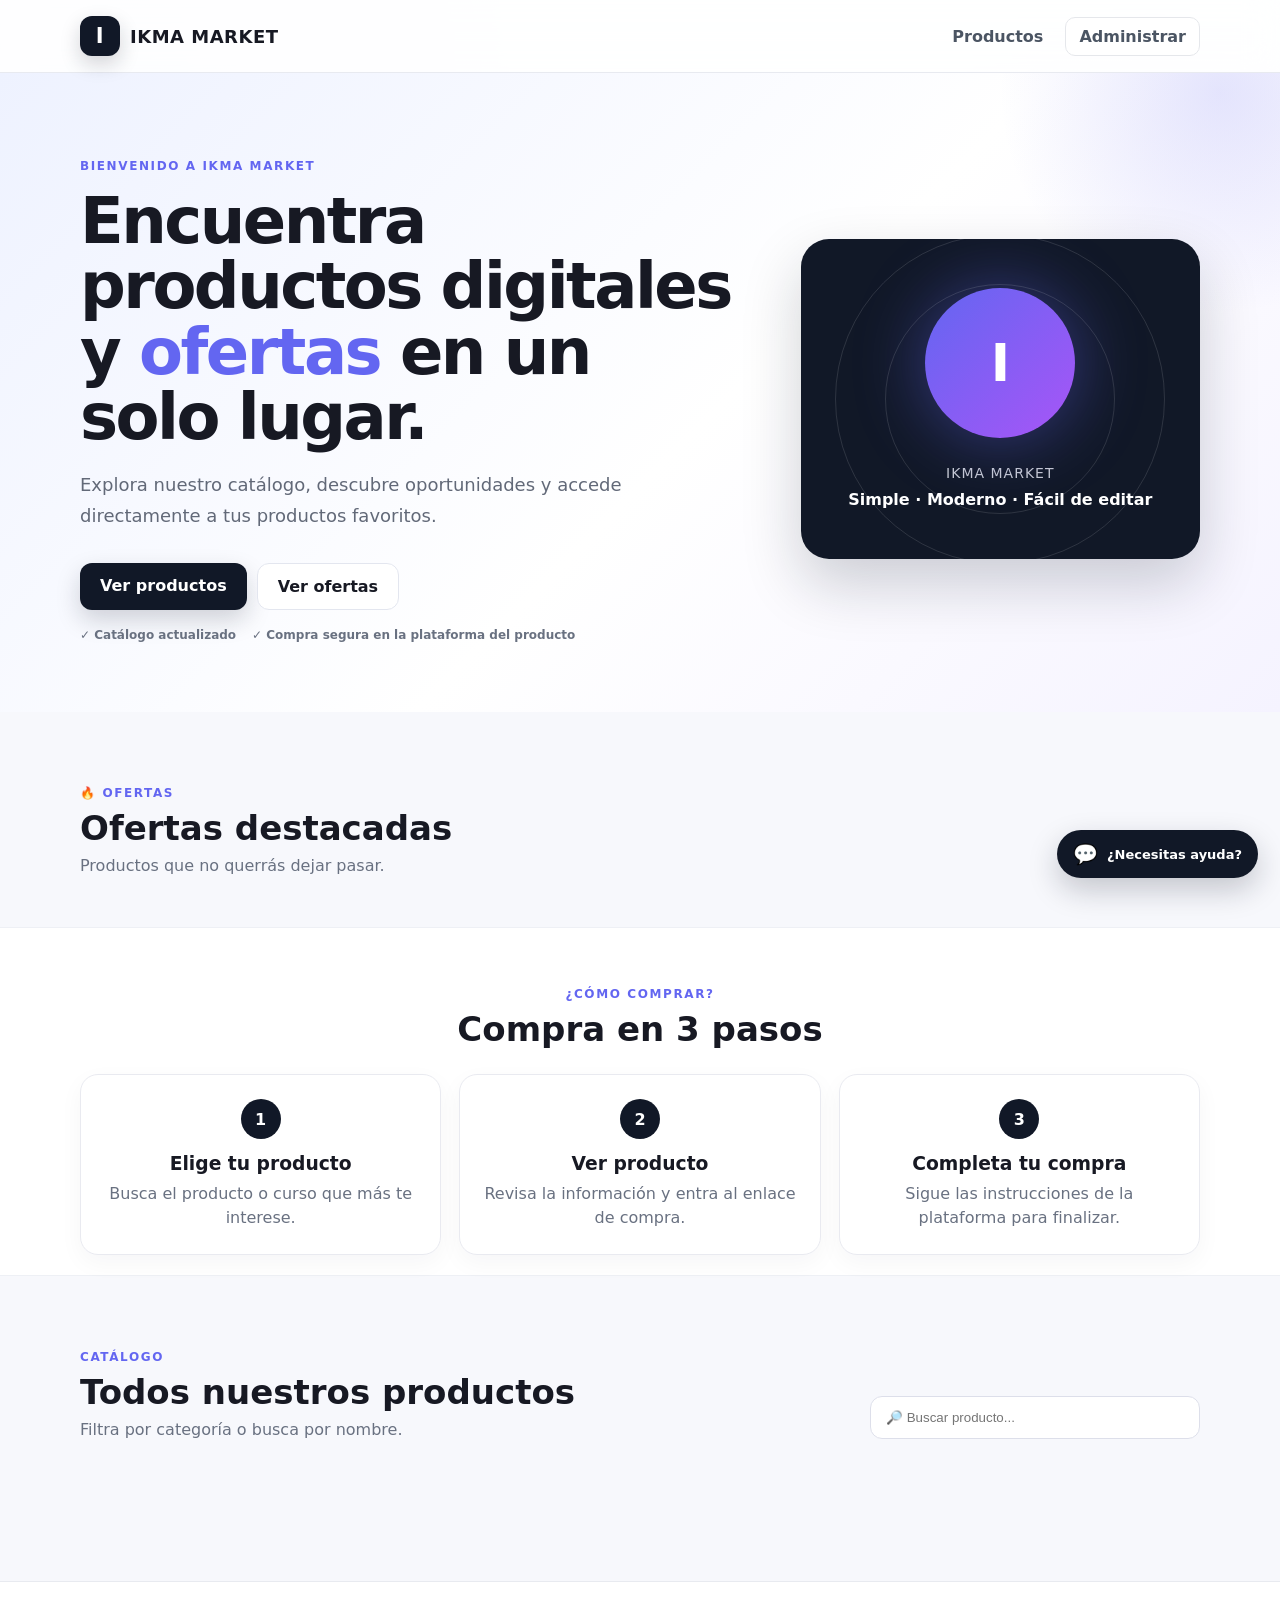
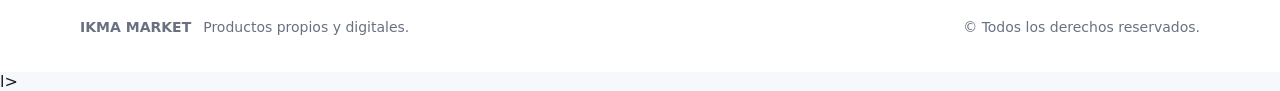
==== index.html @ 122ae028 "Corregir render duplicado del catálogo y usar un solo diseño de tarjetas" ====
<!doctype html><html lang="es"><head><meta charset="utf-8"><meta name="viewport" content="width=device-width,initial-scale=1"><meta name="description" content="IKMA Market - productos digitales, productos propios y ofertas."><meta name="theme-color" content="#111827"><title>IKMA Market | Productos y ofertas</title><link rel="stylesheet" href="styles.css?v=15"></head><body>
<header class="site-header"><div class="container nav"><a class="brand" href="#" aria-label="IKMA Market inicio"><span class="brand-mark">I</span><span>IKMA <b>MARKET</b></span></a><nav class="nav-actions"><a class="nav-link" href="#productos">Productos</a><a class="nav-link admin-link" href="admin.html">Administrar</a></nav></div></header>
<main><section class="hero"><div class="container hero-grid"><div class="hero-copy reveal"><span class="eyebrow">BIENVENIDO A IKMA MARKET</span><h1>Encuentra productos digitales y <span>ofertas</span> en un solo lugar.</h1><p>Explora nuestro catálogo, descubre oportunidades y accede directamente a tus productos favoritos.</p><div class="hero-actions"><a class="btn btn-primary" href="#productos">Ver productos</a><a class="btn btn-ghost" href="#ofertas">Ver ofertas</a></div><div class="hero-points"><span>✓ Catálogo actualizado</span><span>✓ Compra segura en la plataforma del producto</span></div></div><div class="hero-card reveal delay-1"><div class="hero-orb"><span>I</span></div><p>IKMA MARKET</p><strong>Simple · Moderno · Fácil de editar</strong><div class="orb-ring ring-1"></div><div class="orb-ring ring-2"></div></div></div></section>
<section id="ofertas" class="catalog container offers-section"><div class="section-head"><div><span class="eyebrow">🔥 OFERTAS</span><h2>Ofertas destacadas</h2><p class="section-subtitle">Productos que no querrás dejar pasar.</p></div></div><div id="offers" class="product-grid"></div><div id="noOffers" class="empty hidden">Pronto tendremos nuevas ofertas.</div></section>
<section class="howto"><div class="container"><div class="howto-head"><span class="eyebrow">¿CÓMO COMPRAR?</span><h2>Compra en 3 pasos</h2></div><div class="steps"><div class="step reveal"><span>1</span><h3>Elige tu producto</h3><p>Busca el producto o curso que más te interese.</p></div><div class="step reveal delay-1"><span>2</span><h3>Ver producto</h3><p>Revisa la información y entra al enlace de compra.</p></div><div class="step reveal delay-2"><span>3</span><h3>Completa tu compra</h3><p>Sigue las instrucciones de la plataforma para finalizar.</p></div></div></div></section>
<section id="productos" class="catalog container"><div class="section-head catalog-head"><div><span class="eyebrow">CATÁLOGO</span><h2>Todos nuestros productos</h2><p class="section-subtitle">Filtra por categoría o busca por nombre.</p></div><div class="search-wrap"><input id="search" class="search" type="search" placeholder="🔎 Buscar producto..." autocomplete="off"><button id="clearSearch" class="clear-search" type="button" aria-label="Limpiar búsqueda" hidden>×</button></div></div><div id="categories" class="filters"></div><div id="catalogStatus" class="catalog-status" hidden></div><div id="products" class="product-grid"></div><div id="empty" class="empty hidden">No encontramos productos con esa búsqueda.</div></section></main>
<a class="whatsapp-float" href="https://wa.me/51983484372?text=Hola%20IKMA%20Market%2C%20quisiera%20informaci%C3%B3n%20sobre%20un%20producto." target="_blank" rel="noopener noreferrer" aria-label="Contactar por WhatsApp"><span>💬</span><b>¿Necesitas ayuda?</b></a><button id="backTop" class="back-top" type="button" aria-label="Volver arriba">↑</button>
<footer><div class="container footer-inner"><div><strong>IKMA MARKET</strong><span>Productos propios y digitales.</span></div><span>© <span id="year"></span> Todos los derechos reservados.</span></div></footer>
<script src="supabase-config.js?v=6"></script><script src="script.js?v=18"></script>
<script src="supabase-config.js?v=6"></script><script src="script.js?v=19"></script>l>
---- styles.css ----
*{box-sizing:border-box}html{scroll-behavior:smooth}body{margin:0;font-family:Inter,system-ui,-apple-system,BlinkMacSystemFont,"Segoe UI",sans-serif;background:#f7f8fc;color:#171923}body:before{content:"";position:fixed;inset:0;pointer-events:none;background:radial-gradient(circle at 10% 10%,rgba(99,102,241,.06),transparent 28%),radial-gradient(circle at 90% 40%,rgba(168,85,247,.05),transparent 28%);z-index:-1}a{text-decoration:none;color:inherit}.container{width:min(1120px,92%);margin:auto}.site-header{position:sticky;top:0;z-index:50;background:rgba(255,255,255,.88);backdrop-filter:blur(16px);border-bottom:1px solid #e8eaf0}.nav{height:72px;display:flex;align-items:center;justify-content:space-between}.brand{display:flex;align-items:center;gap:10px;font-size:18px;letter-spacing:.5px;font-weight:700}.brand b{font-weight:900}.brand-mark{position:relative;width:40px;height:40px;border-radius:12px;display:grid;place-items:center;background:#111827;color:#fff;font-weight:900;font-size:21px;overflow:hidden;box-shadow:0 8px 20px rgba(17,24,39,.18)}.brand-mark:after{content:"";position:absolute;inset:-60%;background:linear-gradient(110deg,transparent 35%,rgba(255,255,255,.35),transparent 65%);transform:translateX(-55%) rotate(12deg);animation:shine 4.5s ease-in-out infinite}.nav-actions{display:flex;gap:22px;align-items:center}.nav-link{font-weight:750;color:#4b5563;transition:.2s}.nav-link:hover{color:#6366f1}.admin-link{padding:9px 13px;border:1px solid #e5e7eb;border-radius:10px;background:#fff}.hero{position:relative;overflow:hidden;padding:82px 0 70px;background:linear-gradient(135deg,#eef2ff,#fff 55%,#f5f3ff)}.hero:after{content:"";position:absolute;width:480px;height:480px;border-radius:50%;right:-180px;top:-220px;background:radial-gradient(circle,rgba(99,102,241,.16),transparent 65%)}.hero-grid{position:relative;z-index:1;display:grid;grid-template-columns:1.25fr .75fr;gap:55px;align-items:center}.eyebrow{font-size:12px;letter-spacing:1.6px;font-weight:850;color:#6366f1}.hero h1{font-size:clamp(38px,5vw,66px);line-height:1.02;margin:15px 0 20px;letter-spacing:-2.5px}.hero h1 span{color:#6366f1}.hero p{font-size:18px;line-height:1.7;color:#626978;max-width:650px}.hero-actions{display:flex;gap:10px;flex-wrap:wrap}.btn{display:inline-flex;padding:13px 20px;border-radius:12px;font-weight:800;margin-top:14px;transition:.2s}.btn-primary{background:#111827;color:#fff;box-shadow:0 10px 25px rgba(17,24,39,.18)}.btn-primary:hover,.btn-ghost:hover{transform:translateY(-2px)}.btn-ghost{background:#fff;border:1px solid #e3e6ef}.hero-points{display:flex;gap:16px;flex-wrap:wrap;margin-top:18px;color:#697181;font-size:12px;font-weight:700}.hero-card{position:relative;min-height:320px;border-radius:28px;background:#111827;color:white;display:flex;flex-direction:column;justify-content:center;align-items:center;overflow:hidden;box-shadow:0 25px 60px rgba(17,24,39,.2)}.hero-orb{position:relative;width:150px;height:150px;border-radius:50%;display:grid;place-items:center;background:linear-gradient(135deg,#6366f1,#a855f7);font-size:52px;font-weight:900;box-shadow:0 0 70px rgba(99,102,241,.45);animation:float 4s ease-in-out infinite}.hero-orb span{position:relative;z-index:2}.orb-ring{position:absolute;border:1px solid rgba(255,255,255,.12);border-radius:50%;animation:pulseRing 4s ease-out infinite}.ring-1{width:230px;height:230px}.ring-2{width:330px;height:330px;animation-delay:1.2s}.hero-card p{color:#c7cad3;margin:24px 0 4px;font-size:14px;letter-spacing:1px}.hero-card strong{font-size:16px}.catalog{padding:70px 0 90px}.offers-section{padding-bottom:28px}.section-subtitle{color:#697181;margin:8px 0 0}.offer-card{border:2px solid #fbbf24;position:relative}.offer-card:before{content:"OFERTA";position:absolute;top:12px;left:12px;z-index:4;background:#ef4444;color:#fff;padding:6px 9px;border-radius:8px;font-size:10px;font-weight:900;letter-spacing:.8px}.section-head{display:flex;align-items:end;justify-content:space-between;gap:20px;margin-bottom:24px}.section-head h2{font-size:34px;margin:7px 0 0}.search-wrap{position:relative;width:min(330px,100%)}.search{width:100%;padding:13px 40px 13px 15px;border:1px solid #dddfea;border-radius:12px;background:white;outline:none;transition:.2s}.search:focus{border-color:#6366f1;box-shadow:0 0 0 4px rgba(99,102,241,.08)}.clear-search{position:absolute;right:7px;top:50%;transform:translateY(-50%);border:0;background:#eef0f5;width:27px;height:27px;border-radius:50%;font-size:20px;line-height:20px;cursor:pointer;color:#555}.filters{display:flex;gap:9px;flex-wrap:wrap;margin-bottom:28px}.filter{border:1px solid #dfe2ea;background:white;padding:9px 14px;border-radius:999px;cursor:pointer;font-weight:700;color:#555d6d;transition:.2s}.filter:hover{border-color:#a5b4fc;transform:translateY(-1px)}.filter.active{background:#111827;color:#fff;border-color:#111827}.product-grid{display:grid;grid-template-columns:repeat(3,1fr);gap:22px}.product{background:#fff;border:1px solid #e7e9ef;border-radius:16px;overflow:hidden;box-shadow:0 5px 18px rgba(16,24,40,.055);transition:transform .22s,box-shadow .22s;display:flex;flex-direction:column;min-height:0;animation:cardIn .4s ease both}.product:hover{transform:translateY(-4px);box-shadow:0 14px 30px rgba(16,24,40,.11)}.product-media{height:180px;min-height:180px;width:100%;background:#f5f6f8;display:grid;place-items:center;overflow:hidden}.product-media img{width:100%;height:100%;display:block;object-fit:contain;padding:12px;transition:transform .35s}.product:hover .product-media img{transform:scale(1.035)}.product-placeholder{color:#111827;font-size:30px;font-weight:900}.product-body{padding:14px 15px 15px;background:#fff;display:flex;flex-direction:column;min-width:0;border-top:1px solid #eef0f5;min-height:170px}.badge{display:inline-block;width:max-content;max-width:100%;font-size:10px;font-weight:900;letter-spacing:1px;color:#2563eb;background:#eff6ff;padding:6px 9px;border-radius:7px;white-space:nowrap;overflow:hidden;text-overflow:ellipsis}.product h3{margin:9px 0 6px;font-size:17px;line-height:1.3;color:#111827;overflow-wrap:anywhere;display:-webkit-box;-webkit-line-clamp:2;-webkit-box-orient:vertical;overflow:hidden}.product p{color:#697181;line-height:1.45;font-size:13px;margin:0;display:-webkit-box;-webkit-line-clamp:2;-webkit-box-orient:vertical;overflow:hidden;overflow-wrap:anywhere}.product-bottom{display:flex;flex-direction:row;align-items:center;justify-content:space-between;gap:10px;margin-top:auto;padding-top:12px}.price-line{display:flex;align-items:center;gap:8px;flex-wrap:wrap}.price{font-size:20px;font-weight:900;color:#ef4444;white-space:nowrap}.old-price{font-size:13px;color:#8b93a3;text-decoration:line-through}.discount{font-size:10px;font-weight:900;color:#fff;background:#ef4444;padding:5px 7px;border-radius:7px;white-space:nowrap}.buy{padding:10px 12px;border-radius:10px;background:#fbbf24;color:#111827;font-weight:900;text-align:center;white-space:nowrap;box-shadow:0 6px 14px rgba(251,191,36,.22);transition:.2s}.buy:hover{background:#f59e0b;transform:translateY(-1px)}.empty{text-align:center;padding:50px;color:#697181}.hidden{display:none}.howto{padding:55px 0 20px;background:#fff;border-top:1px solid #eef0f5;border-bottom:1px solid #eef0f5}.howto-head{text-align:center;margin-bottom:25px}.howto-head h2{font-size:34px;margin:7px 0}.steps{display:grid;grid-template-columns:repeat(3,1fr);gap:18px}.step{background:#fff;border:1px solid #e9eaf0;border-radius:18px;padding:24px;text-align:center;box-shadow:0 8px 25px rgba(16,24,40,.04);transition:.2s}.step:hover{transform:translateY(-4px)}.step>span{display:grid;place-items:center;width:40px;height:40px;margin:0 auto 14px;border-radius:50%;background:#111827;color:#fff;font-weight:900}.step h3{margin:8px 0}.step p{margin:0;color:#697181;line-height:1.5}.whatsapp-float{position:fixed;right:22px;bottom:22px;z-index:45;display:flex;align-items:center;gap:9px;background:#111827;color:#fff;padding:12px 16px;border-radius:999px;box-shadow:0 12px 30px rgba(17,24,39,.22);font-size:13px;transition:.2s}.whatsapp-float:hover{transform:translateY(-3px)}.whatsapp-float span{font-size:20px}.back-top{position:fixed;right:22px;bottom:85px;z-index:44;width:42px;height:42px;border:1px solid #e1e4ec;background:#fff;border-radius:50%;font-size:20px;cursor:pointer;box-shadow:0 10px 25px rgba(16,24,40,.12);opacity:0;pointer-events:none;transform:translateY(10px);transition:.2s}.back-top.visible{opacity:1;pointer-events:auto;transform:none}footer{border-top:1px solid #e8eaf0;background:#fff}.footer-inner{min-height:90px;display:flex;align-items:center;justify-content:space-between;color:#697181;font-size:14px}.footer-inner div{display:flex;gap:12px;align-items:center}.reveal{animation:reveal .65s ease both}.delay-1{animation-delay:.12s}.delay-2{animation-delay:.24s}@keyframes shine{0%,55%{transform:translateX(-70%) rotate(12deg)}75%,100%{transform:translateX(70%) rotate(12deg)}}@keyframes float{0%,100%{transform:translateY(0)}50%{transform:translateY(-10px)}}@keyframes pulseRing{0%{transform:scale(.7);opacity:0}35%{opacity:1}100%{transform:scale(1.15);opacity:0}}@keyframes cardIn{from{opacity:0;transform:translateY(10px)}to{opacity:1;transform:none}}@keyframes reveal{from{opacity:0;transform:translateY(18px)}to{opacity:1;transform:none}}@media(max-width:900px){.product-grid{grid-template-columns:1fr 1fr}.product-media{height:175px;min-height:175px}}@media(max-width:800px){.hero-grid{grid-template-columns:1fr}.hero-card{display:none}.section-head{align-items:stretch;flex-direction:column}.search-wrap{width:100%}}@media(max-width:650px){body{overflow-x:hidden}.container{width:94%}.nav{height:62px}.brand{font-size:16px}.brand-mark{width:34px;height:34px}.nav-actions{gap:9px}.nav-link{font-size:13px}.hero{padding:45px 0 40px}.hero h1{font-size:38px;line-height:1.04;margin:12px 0 16px}.hero p{font-size:15px;line-height:1.55}.hero-actions{display:grid;grid-template-columns:1fr 1fr}.hero-actions .btn{justify-content:center}.hero-points{display:none}.catalog{padding:45px 0 55px}.section-head h2{font-size:28px}.section-subtitle{font-size:14px}.filters{gap:7px;overflow-x:auto;flex-wrap:nowrap;padding-bottom:5px;margin-bottom:22px}.filter{flex:0 0 auto;padding:8px 12px;font-size:13px}.product-grid{grid-template-columns:1fr;gap:16px}.product{display:flex;flex-direction:column;min-height:0;width:100%;border-radius:16px}.product-media{height:200px;min-height:200px}.product-img{height:200px;min-height:200px}.product-body{padding:15px;min-height:0}.product-img{height:190px;min-height:190px;width:100%;flex-shrink:0}.product-body{display:flex;padding:16px;border-left:0;border-top:1px solid #eef0f5}.product h3{font-size:19px}.product p{font-size:14px}.product-bottom{flex-direction:row;align-items:center;gap:12px}.buy{flex:1}.steps{grid-template-columns:1fr}.step{padding:20px}.whatsapp-float{right:14px;bottom:14px}.whatsapp-float b{display:none}.back-top{right:14px;bottom:68px}.footer-inner{padding:18px 0;display:flex;flex-direction:column;gap:8px;text-align:center}.footer-inner div{flex-direction:column;gap:4px}}@media(max-width:430px){.hero h1{font-size:34px}.hero-actions{grid-template-columns:1fr}.product-media{height:180px;min-height:180px}.product-body{padding:14px}.product-bottom{flex-direction:column;align-items:stretch}.buy{width:100%}.price{font-size:20px}}@media(prefers-reduced-motion:reduce){*,*:before,*:after{scroll-behavior:auto!important;animation-duration:.01ms!important;transition-duration:.01ms!important}}
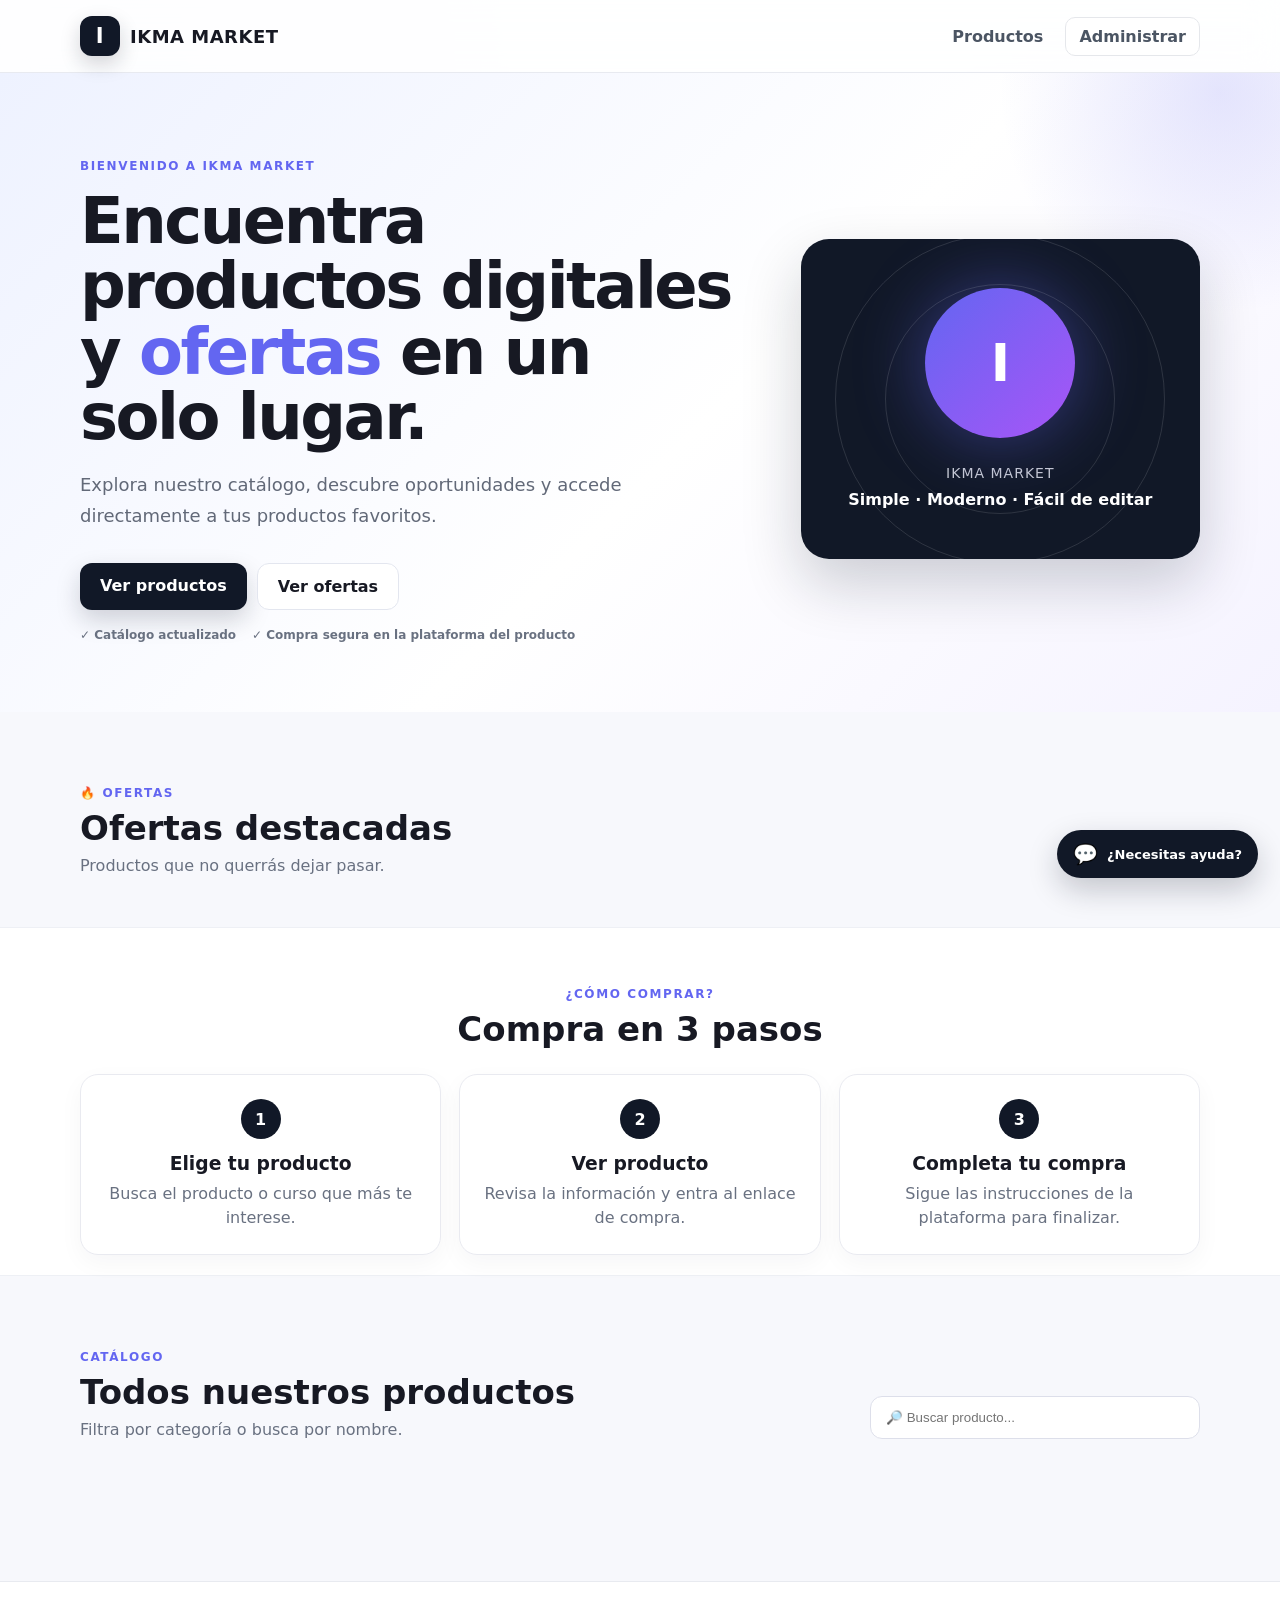
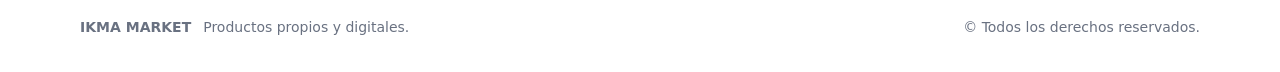
==== commit 3026f0f0: "Fix catálogo: eliminar scripts duplicados y HTML corrupto" ====
--- a/index.html
+++ b/index.html
@@ -1,4 +1,4 @@
-<!doctype html><html lang="es"><head><meta charset="utf-8"><meta name="viewport" content="width=device-width,initial-scale=1"><meta name="description" content="IKMA Market - productos digitales, productos propios y ofertas."><meta name="theme-color" content="#111827"><title>IKMA Market | Productos y ofertas</title><link rel="stylesheet" href="styles.css?v=15"></head><body>
+<!doctype html><html lang="es"><head><meta charset="utf-8"><meta name="viewport" content="width=device-width,initial-scale=1"><meta name="description" content="IKMA Market - productos digitales, productos propios y ofertas."><meta name="theme-color" content="#111827"><title>IKMA Market | Productos y ofertas</title><link rel="stylesheet" href="styles.css?v=16"></head><body>
 <header class="site-header"><div class="container nav"><a class="brand" href="#" aria-label="IKMA Market inicio"><span class="brand-mark">I</span><span>IKMA <b>MARKET</b></span></a><nav class="nav-actions"><a class="nav-link" href="#productos">Productos</a><a class="nav-link admin-link" href="admin.html">Administrar</a></nav></div></header>
 <main><section class="hero"><div class="container hero-grid"><div class="hero-copy reveal"><span class="eyebrow">BIENVENIDO A IKMA MARKET</span><h1>Encuentra productos digitales y <span>ofertas</span> en un solo lugar.</h1><p>Explora nuestro catálogo, descubre oportunidades y accede directamente a tus productos favoritos.</p><div class="hero-actions"><a class="btn btn-primary" href="#productos">Ver productos</a><a class="btn btn-ghost" href="#ofertas">Ver ofertas</a></div><div class="hero-points"><span>✓ Catálogo actualizado</span><span>✓ Compra segura en la plataforma del producto</span></div></div><div class="hero-card reveal delay-1"><div class="hero-orb"><span>I</span></div><p>IKMA MARKET</p><strong>Simple · Moderno · Fácil de editar</strong><div class="orb-ring ring-1"></div><div class="orb-ring ring-2"></div></div></div></section>
 <section id="ofertas" class="catalog container offers-section"><div class="section-head"><div><span class="eyebrow">🔥 OFERTAS</span><h2>Ofertas destacadas</h2><p class="section-subtitle">Productos que no querrás dejar pasar.</p></div></div><div id="offers" class="product-grid"></div><div id="noOffers" class="empty hidden">Pronto tendremos nuevas ofertas.</div></section>
@@ -6,5 +6,4 @@
 <section id="productos" class="catalog container"><div class="section-head catalog-head"><div><span class="eyebrow">CATÁLOGO</span><h2>Todos nuestros productos</h2><p class="section-subtitle">Filtra por categoría o busca por nombre.</p></div><div class="search-wrap"><input id="search" class="search" type="search" placeholder="🔎 Buscar producto..." autocomplete="off"><button id="clearSearch" class="clear-search" type="button" aria-label="Limpiar búsqueda" hidden>×</button></div></div><div id="categories" class="filters"></div><div id="catalogStatus" class="catalog-status" hidden></div><div id="products" class="product-grid"></div><div id="empty" class="empty hidden">No encontramos productos con esa búsqueda.</div></section></main>
 <a class="whatsapp-float" href="https://wa.me/51983484372?text=Hola%20IKMA%20Market%2C%20quisiera%20informaci%C3%B3n%20sobre%20un%20producto." target="_blank" rel="noopener noreferrer" aria-label="Contactar por WhatsApp"><span>💬</span><b>¿Necesitas ayuda?</b></a><button id="backTop" class="back-top" type="button" aria-label="Volver arriba">↑</button>
 <footer><div class="container footer-inner"><div><strong>IKMA MARKET</strong><span>Productos propios y digitales.</span></div><span>© <span id="year"></span> Todos los derechos reservados.</span></div></footer>
-<script src="supabase-config.js?v=6"></script><script src="script.js?v=18"></script>
-<script src="supabase-config.js?v=6"></script><script src="script.js?v=19"></script>l>+<script src="supabase-config.js?v=7"></script><script src="script.js?v=20"></script></body></html>
--- a/styles.css
+++ b/styles.css
@@ -1 +1 @@
-*{box-sizing:border-box}html{scroll-behavior:smooth}body{margin:0;font-family:Inter,system-ui,-apple-system,BlinkMacSystemFont,"Segoe UI",sans-serif;background:#f7f8fc;color:#171923}body:before{content:"";position:fixed;inset:0;pointer-events:none;background:radial-gradient(circle at 10% 10%,rgba(99,102,241,.06),transparent 28%),radial-gradient(circle at 90% 40%,rgba(168,85,247,.05),transparent 28%);z-index:-1}a{text-decoration:none;color:inherit}.container{width:min(1120px,92%);margin:auto}.site-header{position:sticky;top:0;z-index:50;background:rgba(255,255,255,.88);backdrop-filter:blur(16px);border-bottom:1px solid #e8eaf0}.nav{height:72px;display:flex;align-items:center;justify-content:space-between}.brand{display:flex;align-items:center;gap:10px;font-size:18px;letter-spacing:.5px;font-weight:700}.brand b{font-weight:900}.brand-mark{position:relative;width:40px;height:40px;border-radius:12px;display:grid;place-items:center;background:#111827;color:#fff;font-weight:900;font-size:21px;overflow:hidden;box-shadow:0 8px 20px rgba(17,24,39,.18)}.brand-mark:after{content:"";position:absolute;inset:-60%;background:linear-gradient(110deg,transparent 35%,rgba(255,255,255,.35),transparent 65%);transform:translateX(-55%) rotate(12deg);animation:shine 4.5s ease-in-out infinite}.nav-actions{display:flex;gap:22px;align-items:center}.nav-link{font-weight:750;color:#4b5563;transition:.2s}.nav-link:hover{color:#6366f1}.admin-link{padding:9px 13px;border:1px solid #e5e7eb;border-radius:10px;background:#fff}.hero{position:relative;overflow:hidden;padding:82px 0 70px;background:linear-gradient(135deg,#eef2ff,#fff 55%,#f5f3ff)}.hero:after{content:"";position:absolute;width:480px;height:480px;border-radius:50%;right:-180px;top:-220px;background:radial-gradient(circle,rgba(99,102,241,.16),transparent 65%)}.hero-grid{position:relative;z-index:1;display:grid;grid-template-columns:1.25fr .75fr;gap:55px;align-items:center}.eyebrow{font-size:12px;letter-spacing:1.6px;font-weight:850;color:#6366f1}.hero h1{font-size:clamp(38px,5vw,66px);line-height:1.02;margin:15px 0 20px;letter-spacing:-2.5px}.hero h1 span{color:#6366f1}.hero p{font-size:18px;line-height:1.7;color:#626978;max-width:650px}.hero-actions{display:flex;gap:10px;flex-wrap:wrap}.btn{display:inline-flex;padding:13px 20px;border-radius:12px;font-weight:800;margin-top:14px;transition:.2s}.btn-primary{background:#111827;color:#fff;box-shadow:0 10px 25px rgba(17,24,39,.18)}.btn-primary:hover,.btn-ghost:hover{transform:translateY(-2px)}.btn-ghost{background:#fff;border:1px solid #e3e6ef}.hero-points{display:flex;gap:16px;flex-wrap:wrap;margin-top:18px;color:#697181;font-size:12px;font-weight:700}.hero-card{position:relative;min-height:320px;border-radius:28px;background:#111827;color:white;display:flex;flex-direction:column;justify-content:center;align-items:center;overflow:hidden;box-shadow:0 25px 60px rgba(17,24,39,.2)}.hero-orb{position:relative;width:150px;height:150px;border-radius:50%;display:grid;place-items:center;background:linear-gradient(135deg,#6366f1,#a855f7);font-size:52px;font-weight:900;box-shadow:0 0 70px rgba(99,102,241,.45);animation:float 4s ease-in-out infinite}.hero-orb span{position:relative;z-index:2}.orb-ring{position:absolute;border:1px solid rgba(255,255,255,.12);border-radius:50%;animation:pulseRing 4s ease-out infinite}.ring-1{width:230px;height:230px}.ring-2{width:330px;height:330px;animation-delay:1.2s}.hero-card p{color:#c7cad3;margin:24px 0 4px;font-size:14px;letter-spacing:1px}.hero-card strong{font-size:16px}.catalog{padding:70px 0 90px}.offers-section{padding-bottom:28px}.section-subtitle{color:#697181;margin:8px 0 0}.offer-card{border:2px solid #fbbf24;position:relative}.offer-card:before{content:"OFERTA";position:absolute;top:12px;left:12px;z-index:4;background:#ef4444;color:#fff;padding:6px 9px;border-radius:8px;font-size:10px;font-weight:900;letter-spacing:.8px}.section-head{display:flex;align-items:end;justify-content:space-between;gap:20px;margin-bottom:24px}.section-head h2{font-size:34px;margin:7px 0 0}.search-wrap{position:relative;width:min(330px,100%)}.search{width:100%;padding:13px 40px 13px 15px;border:1px solid #dddfea;border-radius:12px;background:white;outline:none;transition:.2s}.search:focus{border-color:#6366f1;box-shadow:0 0 0 4px rgba(99,102,241,.08)}.clear-search{position:absolute;right:7px;top:50%;transform:translateY(-50%);border:0;background:#eef0f5;width:27px;height:27px;border-radius:50%;font-size:20px;line-height:20px;cursor:pointer;color:#555}.filters{display:flex;gap:9px;flex-wrap:wrap;margin-bottom:28px}.filter{border:1px solid #dfe2ea;background:white;padding:9px 14px;border-radius:999px;cursor:pointer;font-weight:700;color:#555d6d;transition:.2s}.filter:hover{border-color:#a5b4fc;transform:translateY(-1px)}.filter.active{background:#111827;color:#fff;border-color:#111827}.product-grid{display:grid;grid-template-columns:repeat(3,1fr);gap:22px}.product{background:#fff;border:1px solid #e7e9ef;border-radius:16px;overflow:hidden;box-shadow:0 5px 18px rgba(16,24,40,.055);transition:transform .22s,box-shadow .22s;display:flex;flex-direction:column;min-height:0;animation:cardIn .4s ease both}.product:hover{transform:translateY(-4px);box-shadow:0 14px 30px rgba(16,24,40,.11)}.product-media{height:180px;min-height:180px;width:100%;background:#f5f6f8;display:grid;place-items:center;overflow:hidden}.product-media img{width:100%;height:100%;display:block;object-fit:contain;padding:12px;transition:transform .35s}.product:hover .product-media img{transform:scale(1.035)}.product-placeholder{color:#111827;font-size:30px;font-weight:900}.product-body{padding:14px 15px 15px;background:#fff;display:flex;flex-direction:column;min-width:0;border-top:1px solid #eef0f5;min-height:170px}.badge{display:inline-block;width:max-content;max-width:100%;font-size:10px;font-weight:900;letter-spacing:1px;color:#2563eb;background:#eff6ff;padding:6px 9px;border-radius:7px;white-space:nowrap;overflow:hidden;text-overflow:ellipsis}.product h3{margin:9px 0 6px;font-size:17px;line-height:1.3;color:#111827;overflow-wrap:anywhere;display:-webkit-box;-webkit-line-clamp:2;-webkit-box-orient:vertical;overflow:hidden}.product p{color:#697181;line-height:1.45;font-size:13px;margin:0;display:-webkit-box;-webkit-line-clamp:2;-webkit-box-orient:vertical;overflow:hidden;overflow-wrap:anywhere}.product-bottom{display:flex;flex-direction:row;align-items:center;justify-content:space-between;gap:10px;margin-top:auto;padding-top:12px}.price-line{display:flex;align-items:center;gap:8px;flex-wrap:wrap}.price{font-size:20px;font-weight:900;color:#ef4444;white-space:nowrap}.old-price{font-size:13px;color:#8b93a3;text-decoration:line-through}.discount{font-size:10px;font-weight:900;color:#fff;background:#ef4444;padding:5px 7px;border-radius:7px;white-space:nowrap}.buy{padding:10px 12px;border-radius:10px;background:#fbbf24;color:#111827;font-weight:900;text-align:center;white-space:nowrap;box-shadow:0 6px 14px rgba(251,191,36,.22);transition:.2s}.buy:hover{background:#f59e0b;transform:translateY(-1px)}.empty{text-align:center;padding:50px;color:#697181}.hidden{display:none}.howto{padding:55px 0 20px;background:#fff;border-top:1px solid #eef0f5;border-bottom:1px solid #eef0f5}.howto-head{text-align:center;margin-bottom:25px}.howto-head h2{font-size:34px;margin:7px 0}.steps{display:grid;grid-template-columns:repeat(3,1fr);gap:18px}.step{background:#fff;border:1px solid #e9eaf0;border-radius:18px;padding:24px;text-align:center;box-shadow:0 8px 25px rgba(16,24,40,.04);transition:.2s}.step:hover{transform:translateY(-4px)}.step>span{display:grid;place-items:center;width:40px;height:40px;margin:0 auto 14px;border-radius:50%;background:#111827;color:#fff;font-weight:900}.step h3{margin:8px 0}.step p{margin:0;color:#697181;line-height:1.5}.whatsapp-float{position:fixed;right:22px;bottom:22px;z-index:45;display:flex;align-items:center;gap:9px;background:#111827;color:#fff;padding:12px 16px;border-radius:999px;box-shadow:0 12px 30px rgba(17,24,39,.22);font-size:13px;transition:.2s}.whatsapp-float:hover{transform:translateY(-3px)}.whatsapp-float span{font-size:20px}.back-top{position:fixed;right:22px;bottom:85px;z-index:44;width:42px;height:42px;border:1px solid #e1e4ec;background:#fff;border-radius:50%;font-size:20px;cursor:pointer;box-shadow:0 10px 25px rgba(16,24,40,.12);opacity:0;pointer-events:none;transform:translateY(10px);transition:.2s}.back-top.visible{opacity:1;pointer-events:auto;transform:none}footer{border-top:1px solid #e8eaf0;background:#fff}.footer-inner{min-height:90px;display:flex;align-items:center;justify-content:space-between;color:#697181;font-size:14px}.footer-inner div{display:flex;gap:12px;align-items:center}.reveal{animation:reveal .65s ease both}.delay-1{animation-delay:.12s}.delay-2{animation-delay:.24s}@keyframes shine{0%,55%{transform:translateX(-70%) rotate(12deg)}75%,100%{transform:translateX(70%) rotate(12deg)}}@keyframes float{0%,100%{transform:translateY(0)}50%{transform:translateY(-10px)}}@keyframes pulseRing{0%{transform:scale(.7);opacity:0}35%{opacity:1}100%{transform:scale(1.15);opacity:0}}@keyframes cardIn{from{opacity:0;transform:translateY(10px)}to{opacity:1;transform:none}}@keyframes reveal{from{opacity:0;transform:translateY(18px)}to{opacity:1;transform:none}}@media(max-width:900px){.product-grid{grid-template-columns:1fr 1fr}.product-media{height:175px;min-height:175px}}@media(max-width:800px){.hero-grid{grid-template-columns:1fr}.hero-card{display:none}.section-head{align-items:stretch;flex-direction:column}.search-wrap{width:100%}}@media(max-width:650px){body{overflow-x:hidden}.container{width:94%}.nav{height:62px}.brand{font-size:16px}.brand-mark{width:34px;height:34px}.nav-actions{gap:9px}.nav-link{font-size:13px}.hero{padding:45px 0 40px}.hero h1{font-size:38px;line-height:1.04;margin:12px 0 16px}.hero p{font-size:15px;line-height:1.55}.hero-actions{display:grid;grid-template-columns:1fr 1fr}.hero-actions .btn{justify-content:center}.hero-points{display:none}.catalog{padding:45px 0 55px}.section-head h2{font-size:28px}.section-subtitle{font-size:14px}.filters{gap:7px;overflow-x:auto;flex-wrap:nowrap;padding-bottom:5px;margin-bottom:22px}.filter{flex:0 0 auto;padding:8px 12px;font-size:13px}.product-grid{grid-template-columns:1fr;gap:16px}.product{display:flex;flex-direction:column;min-height:0;width:100%;border-radius:16px}.product-media{height:200px;min-height:200px}.product-img{height:200px;min-height:200px}.product-body{padding:15px;min-height:0}.product-img{height:190px;min-height:190px;width:100%;flex-shrink:0}.product-body{display:flex;padding:16px;border-left:0;border-top:1px solid #eef0f5}.product h3{font-size:19px}.product p{font-size:14px}.product-bottom{flex-direction:row;align-items:center;gap:12px}.buy{flex:1}.steps{grid-template-columns:1fr}.step{padding:20px}.whatsapp-float{right:14px;bottom:14px}.whatsapp-float b{display:none}.back-top{right:14px;bottom:68px}.footer-inner{padding:18px 0;display:flex;flex-direction:column;gap:8px;text-align:center}.footer-inner div{flex-direction:column;gap:4px}}@media(max-width:430px){.hero h1{font-size:34px}.hero-actions{grid-template-columns:1fr}.product-media{height:180px;min-height:180px}.product-body{padding:14px}.product-bottom{flex-direction:column;align-items:stretch}.buy{width:100%}.price{font-size:20px}}@media(prefers-reduced-motion:reduce){*,*:before,*:after{scroll-behavior:auto!important;animation-duration:.01ms!important;transition-duration:.01ms!important}}+*{box-sizing:border-box}html{scroll-behavior:smooth}body{margin:0;font-family:Inter,system-ui,-apple-system,BlinkMacSystemFont,"Segoe UI",sans-serif;background:#f7f8fc;color:#171923}body:before{content:"";position:fixed;inset:0;pointer-events:none;background:radial-gradient(circle at 10% 10%,rgba(99,102,241,.06),transparent 28%),radial-gradient(circle at 90% 40%,rgba(168,85,247,.05),transparent 28%);z-index:-1}a{text-decoration:none;color:inherit}.container{width:min(1120px,92%);margin:auto}.site-header{position:sticky;top:0;z-index:50;background:rgba(255,255,255,.88);backdrop-filter:blur(16px);border-bottom:1px solid #e8eaf0}.nav{height:72px;display:flex;align-items:center;justify-content:space-between}.brand{display:flex;align-items:center;gap:10px;font-size:18px;letter-spacing:.5px;font-weight:700}.brand b{font-weight:900}.brand-mark{position:relative;width:40px;height:40px;border-radius:12px;display:grid;place-items:center;background:#111827;color:#fff;font-weight:900;font-size:21px;overflow:hidden;box-shadow:0 8px 20px rgba(17,24,39,.18)}.brand-mark:after{content:"";position:absolute;inset:-60%;background:linear-gradient(110deg,transparent 35%,rgba(255,255,255,.35),transparent 65%);transform:translateX(-55%) rotate(12deg);animation:shine 4.5s ease-in-out infinite}.nav-actions{display:flex;gap:22px;align-items:center}.nav-link{font-weight:750;color:#4b5563;transition:.2s}.nav-link:hover{color:#6366f1}.admin-link{padding:9px 13px;border:1px solid #e5e7eb;border-radius:10px;background:#fff}.hero{position:relative;overflow:hidden;padding:82px 0 70px;background:linear-gradient(135deg,#eef2ff,#fff 55%,#f5f3ff)}.hero:after{content:"";position:absolute;width:480px;height:480px;border-radius:50%;right:-180px;top:-220px;background:radial-gradient(circle,rgba(99,102,241,.16),transparent 65%)}.hero-grid{position:relative;z-index:1;display:grid;grid-template-columns:1.25fr .75fr;gap:55px;align-items:center}.eyebrow{font-size:12px;letter-spacing:1.6px;font-weight:850;color:#6366f1}.hero h1{font-size:clamp(38px,5vw,66px);line-height:1.02;margin:15px 0 20px;letter-spacing:-2.5px}.hero h1 span{color:#6366f1}.hero p{font-size:18px;line-height:1.7;color:#626978;max-width:650px}.hero-actions{display:flex;gap:10px;flex-wrap:wrap}.btn{display:inline-flex;padding:13px 20px;border-radius:12px;font-weight:800;margin-top:14px;transition:.2s}.btn-primary{background:#111827;color:#fff;box-shadow:0 10px 25px rgba(17,24,39,.18)}.btn-primary:hover,.btn-ghost:hover{transform:translateY(-2px)}.btn-ghost{background:#fff;border:1px solid #e3e6ef}.hero-points{display:flex;gap:16px;flex-wrap:wrap;margin-top:18px;color:#697181;font-size:12px;font-weight:700}.hero-card{position:relative;min-height:320px;border-radius:28px;background:#111827;color:white;display:flex;flex-direction:column;justify-content:center;align-items:center;overflow:hidden;box-shadow:0 25px 60px rgba(17,24,39,.2)}.hero-orb{position:relative;width:150px;height:150px;border-radius:50%;display:grid;place-items:center;background:linear-gradient(135deg,#6366f1,#a855f7);font-size:52px;font-weight:900;box-shadow:0 0 70px rgba(99,102,241,.45);animation:float 4s ease-in-out infinite}.hero-orb span{position:relative;z-index:2}.orb-ring{position:absolute;border:1px solid rgba(255,255,255,.12);border-radius:50%;animation:pulseRing 4s ease-out infinite}.ring-1{width:230px;height:230px}.ring-2{width:330px;height:330px;animation-delay:1.2s}.hero-card p{color:#c7cad3;margin:24px 0 4px;font-size:14px;letter-spacing:1px}.hero-card strong{font-size:16px}.catalog{padding:70px 0 90px}.offers-section{padding-bottom:28px}.section-subtitle{color:#697181;margin:8px 0 0}.offer-card{border:2px solid #fbbf24;position:relative}.offer-card:before{content:"OFERTA";position:absolute;top:12px;left:12px;z-index:4;background:#ef4444;color:#fff;padding:6px 9px;border-radius:8px;font-size:10px;font-weight:900;letter-spacing:.8px}.section-head{display:flex;align-items:end;justify-content:space-between;gap:20px;margin-bottom:24px}.section-head h2{font-size:34px;margin:7px 0 0}.search-wrap{position:relative;width:min(330px,100%)}.search{width:100%;padding:13px 40px 13px 15px;border:1px solid #dddfea;border-radius:12px;background:white;outline:none;transition:.2s}.search:focus{border-color:#6366f1;box-shadow:0 0 0 4px rgba(99,102,241,.08)}.clear-search{position:absolute;right:7px;top:50%;transform:translateY(-50%);border:0;background:#eef0f5;width:27px;height:27px;border-radius:50%;font-size:20px;line-height:20px;cursor:pointer;color:#555}.filters{display:flex;gap:9px;flex-wrap:wrap;margin-bottom:28px}.filter{border:1px solid #dfe2ea;background:white;padding:9px 14px;border-radius:999px;cursor:pointer;font-weight:700;color:#555d6d;transition:.2s}.filter:hover{border-color:#a5b4fc;transform:translateY(-1px)}.filter.active{background:#111827;color:#fff;border-color:#111827}.product-grid{display:grid;grid-template-columns:repeat(3,1fr);gap:22px}.product{background:#fff;border:1px solid #e7e9ef;border-radius:16px;overflow:hidden;box-shadow:0 5px 18px rgba(16,24,40,.055);transition:transform .22s,box-shadow .22s;display:flex;flex-direction:column;min-height:0;animation:cardIn .4s ease both}.product:hover{transform:translateY(-4px);box-shadow:0 14px 30px rgba(16,24,40,.11)}.product-media{height:180px;min-height:180px;width:100%;background:#f5f6f8;display:grid;place-items:center;overflow:hidden}.product-media img{width:100%;height:100%;display:block;object-fit:contain;padding:12px;transition:transform .35s}.product:hover .product-media img{transform:scale(1.035)}.product-placeholder{color:#111827;font-size:30px;font-weight:900}.product-body{padding:14px 15px 15px;background:#fff;display:flex;flex-direction:column;min-width:0;border-top:1px solid #eef0f5;min-height:165px}.badge{display:inline-block;width:max-content;max-width:100%;font-size:10px;font-weight:900;letter-spacing:1px;color:#2563eb;background:#eff6ff;padding:6px 9px;border-radius:7px;white-space:nowrap;overflow:hidden;text-overflow:ellipsis}.product h3{margin:8px 0 5px;font-size:17px;line-height:1.3;color:#111827;overflow-wrap:anywhere;display:-webkit-box;-webkit-line-clamp:2;-webkit-box-orient:vertical;overflow:hidden}.product p{color:#697181;line-height:1.4;font-size:13px;margin:0;display:-webkit-box;-webkit-line-clamp:2;-webkit-box-orient:vertical;overflow:hidden;overflow-wrap:anywhere}.product-bottom{display:flex;flex-direction:row;align-items:center;justify-content:space-between;gap:10px;margin-top:auto;padding-top:11px}.price-line{display:flex;align-items:center;gap:8px;flex-wrap:wrap}.price{font-size:20px;font-weight:900;color:#ef4444;white-space:nowrap}.old-price{font-size:13px;color:#8b93a3;text-decoration:line-through}.discount{font-size:10px;font-weight:900;color:#fff;background:#ef4444;padding:5px 7px;border-radius:7px;white-space:nowrap}.buy{padding:10px 12px;border-radius:10px;background:#fbbf24;color:#111827;font-weight:900;text-align:center;white-space:nowrap;box-shadow:0 6px 14px rgba(251,191,36,.22);transition:.2s}.buy:hover{background:#f59e0b;transform:translateY(-1px)}.empty{text-align:center;padding:50px;color:#697181}.hidden{display:none}.howto{padding:55px 0 20px;background:#fff;border-top:1px solid #eef0f5;border-bottom:1px solid #eef0f5}.howto-head{text-align:center;margin-bottom:25px}.howto-head h2{font-size:34px;margin:7px 0}.steps{display:grid;grid-template-columns:repeat(3,1fr);gap:18px}.step{background:#fff;border:1px solid #e9eaf0;border-radius:18px;padding:24px;text-align:center;box-shadow:0 8px 25px rgba(16,24,40,.04);transition:.2s}.step:hover{transform:translateY(-4px)}.step>span{display:grid;place-items:center;width:40px;height:40px;margin:0 auto 14px;border-radius:50%;background:#111827;color:#fff;font-weight:900}.step h3{margin:8px 0}.step p{margin:0;color:#697181;line-height:1.5}.whatsapp-float{position:fixed;right:22px;bottom:22px;z-index:45;display:flex;align-items:center;gap:9px;background:#111827;color:#fff;padding:12px 16px;border-radius:999px;box-shadow:0 12px 30px rgba(17,24,39,.22);font-size:13px;transition:.2s}.whatsapp-float:hover{transform:translateY(-3px)}.whatsapp-float span{font-size:20px}.back-top{position:fixed;right:22px;bottom:85px;z-index:44;width:42px;height:42px;border:1px solid #e1e4ec;background:#fff;border-radius:50%;font-size:20px;cursor:pointer;box-shadow:0 10px 25px rgba(16,24,40,.12);opacity:0;pointer-events:none;transform:translateY(10px);transition:.2s}.back-top.visible{opacity:1;pointer-events:auto;transform:none}footer{border-top:1px solid #e8eaf0;background:#fff}.footer-inner{min-height:90px;display:flex;align-items:center;justify-content:space-between;color:#697181;font-size:14px}.footer-inner div{display:flex;gap:12px;align-items:center}.reveal{animation:reveal .65s ease both}.delay-1{animation-delay:.12s}.delay-2{animation-delay:.24s}@keyframes shine{0%,55%{transform:translateX(-70%) rotate(12deg)}75%,100%{transform:translateX(70%) rotate(12deg)}}@keyframes float{0%,100%{transform:translateY(0)}50%{transform:translateY(-10px)}}@keyframes pulseRing{0%{transform:scale(.7);opacity:0}35%{opacity:1}100%{transform:scale(1.15);opacity:0}}@keyframes cardIn{from{opacity:0;transform:translateY(10px)}to{opacity:1;transform:none}}@keyframes reveal{from{opacity:0;transform:translateY(18px)}to{opacity:1;transform:none}}@media(max-width:900px){.product-grid{grid-template-columns:1fr 1fr}.product-img{height:165px;min-height:165px}}@media(max-width:800px){.hero-grid{grid-template-columns:1fr}.hero-card{display:none}.section-head{align-items:stretch;flex-direction:column}.search-wrap{width:100%}}@media(max-width:650px){body{overflow-x:hidden}.container{width:94%}.nav{height:62px}.brand{font-size:16px}.brand-mark{width:34px;height:34px}.nav-actions{gap:9px}.nav-link{font-size:13px}.hero{padding:45px 0 40px}.hero h1{font-size:38px;line-height:1.04;margin:12px 0 16px}.hero p{font-size:15px;line-height:1.55}.hero-actions{display:grid;grid-template-columns:1fr 1fr}.hero-actions .btn{justify-content:center}.hero-points{display:none}.catalog{padding:45px 0 55px}.section-head h2{font-size:28px}.section-subtitle{font-size:14px}.filters{gap:7px;overflow-x:auto;flex-wrap:nowrap;padding-bottom:5px;margin-bottom:22px}.filter{flex:0 0 auto;padding:8px 12px;font-size:13px}.product-grid{grid-template-columns:1fr;gap:16px}.product{display:flex;flex-direction:column;min-height:0;width:100%;border-radius:16px}.product-media{height:200px;min-height:200px}.product-img{height:180px;min-height:180px;width:100%;background:#f5f6f8;display:grid;place-items:center;overflow:hidden}.product-body{padding:15px;min-height:0}.product-img{height:180px;min-height:180px;width:100%;background:#f5f6f8;display:grid;place-items:center;overflow:hidden}.product-body{display:flex;padding:16px;border-left:0;border-top:1px solid #eef0f5}.product h3{margin:8px 0 5px;font-size:17px;line-height:1.3;color:#111827;overflow-wrap:anywhere;display:-webkit-box;-webkit-line-clamp:2;-webkit-box-orient:vertical;overflow:hidden}.product p{color:#697181;line-height:1.4;font-size:13px;margin:0;display:-webkit-box;-webkit-line-clamp:2;-webkit-box-orient:vertical;overflow:hidden;overflow-wrap:anywhere}.product-bottom{display:flex;flex-direction:row;align-items:center;justify-content:space-between;gap:10px;margin-top:auto;padding-top:11px}.buy{flex:1}.steps{grid-template-columns:1fr}.step{padding:20px}.whatsapp-float{right:14px;bottom:14px}.whatsapp-float b{display:none}.back-top{right:14px;bottom:68px}.footer-inner{padding:18px 0;display:flex;flex-direction:column;gap:8px;text-align:center}.footer-inner div{flex-direction:column;gap:4px}}@media(max-width:430px){.hero h1{font-size:34px}.hero-actions{grid-template-columns:1fr}.product-img{height:180px;min-height:180px}.product-body{padding:14px}.product-bottom{display:flex;flex-direction:row;align-items:center;justify-content:space-between;gap:10px;margin-top:auto;padding-top:11px}.buy{width:100%}.price{font-size:20px}}@media(prefers-reduced-motion:reduce){*,*:before,*:after{scroll-behavior:auto!important;animation-duration:.01ms!important;transition-duration:.01ms!important}}
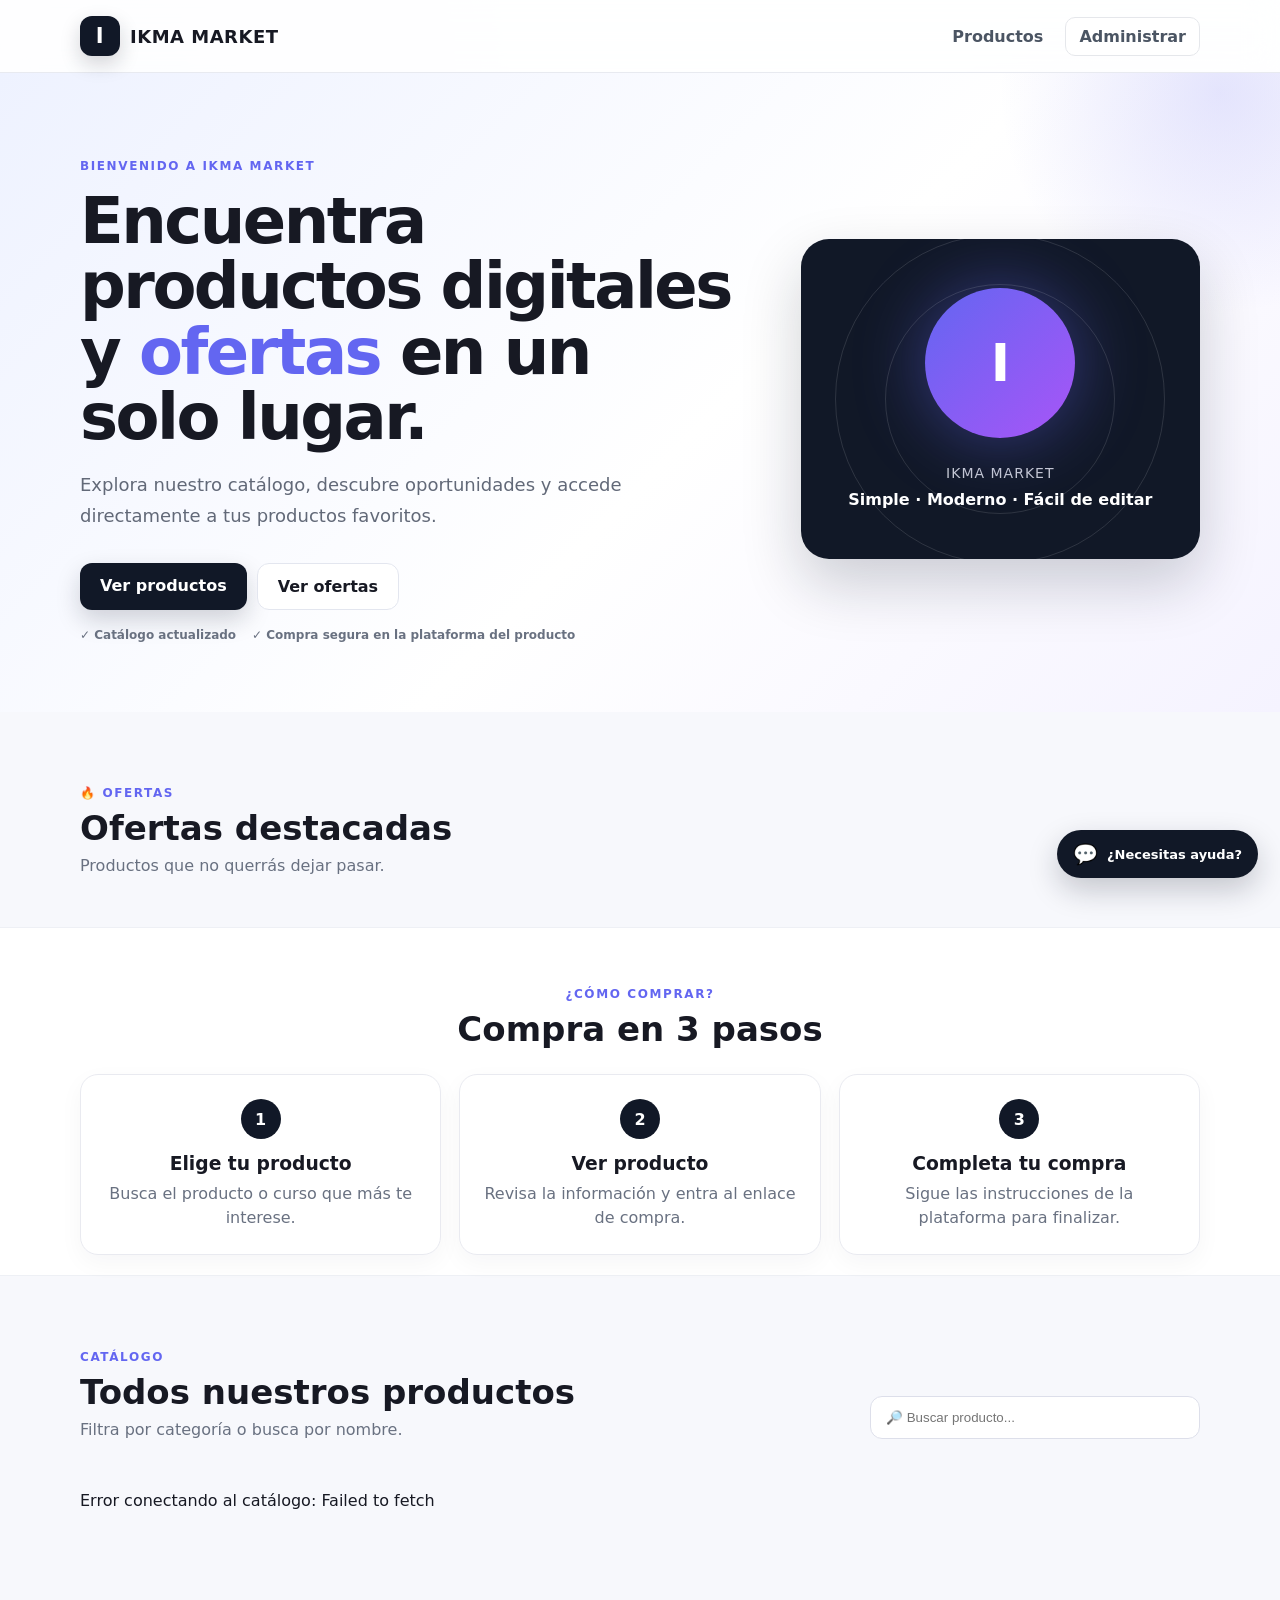
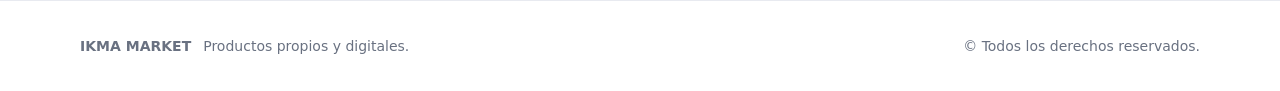
==== commit 0c419736: "Restaurar versión estable del catálogo" ====
--- a/index.html
+++ b/index.html
@@ -1,4 +1,4 @@
-<!doctype html><html lang="es"><head><meta charset="utf-8"><meta name="viewport" content="width=device-width,initial-scale=1"><meta name="description" content="IKMA Market - productos digitales, productos propios y ofertas."><meta name="theme-color" content="#111827"><title>IKMA Market | Productos y ofertas</title><link rel="stylesheet" href="styles.css?v=16"></head><body>
+<!doctype html><html lang="es"><head><meta charset="utf-8"><meta name="viewport" content="width=device-width,initial-scale=1"><meta name="description" content="IKMA Market - productos digitales, productos propios y ofertas."><meta name="theme-color" content="#111827"><title>IKMA Market | Productos y ofertas</title><link rel="stylesheet" href="styles.css?v=14"></head><body>
 <header class="site-header"><div class="container nav"><a class="brand" href="#" aria-label="IKMA Market inicio"><span class="brand-mark">I</span><span>IKMA <b>MARKET</b></span></a><nav class="nav-actions"><a class="nav-link" href="#productos">Productos</a><a class="nav-link admin-link" href="admin.html">Administrar</a></nav></div></header>
 <main><section class="hero"><div class="container hero-grid"><div class="hero-copy reveal"><span class="eyebrow">BIENVENIDO A IKMA MARKET</span><h1>Encuentra productos digitales y <span>ofertas</span> en un solo lugar.</h1><p>Explora nuestro catálogo, descubre oportunidades y accede directamente a tus productos favoritos.</p><div class="hero-actions"><a class="btn btn-primary" href="#productos">Ver productos</a><a class="btn btn-ghost" href="#ofertas">Ver ofertas</a></div><div class="hero-points"><span>✓ Catálogo actualizado</span><span>✓ Compra segura en la plataforma del producto</span></div></div><div class="hero-card reveal delay-1"><div class="hero-orb"><span>I</span></div><p>IKMA MARKET</p><strong>Simple · Moderno · Fácil de editar</strong><div class="orb-ring ring-1"></div><div class="orb-ring ring-2"></div></div></div></section>
 <section id="ofertas" class="catalog container offers-section"><div class="section-head"><div><span class="eyebrow">🔥 OFERTAS</span><h2>Ofertas destacadas</h2><p class="section-subtitle">Productos que no querrás dejar pasar.</p></div></div><div id="offers" class="product-grid"></div><div id="noOffers" class="empty hidden">Pronto tendremos nuevas ofertas.</div></section>
@@ -6,4 +6,29 @@
 <section id="productos" class="catalog container"><div class="section-head catalog-head"><div><span class="eyebrow">CATÁLOGO</span><h2>Todos nuestros productos</h2><p class="section-subtitle">Filtra por categoría o busca por nombre.</p></div><div class="search-wrap"><input id="search" class="search" type="search" placeholder="🔎 Buscar producto..." autocomplete="off"><button id="clearSearch" class="clear-search" type="button" aria-label="Limpiar búsqueda" hidden>×</button></div></div><div id="categories" class="filters"></div><div id="catalogStatus" class="catalog-status" hidden></div><div id="products" class="product-grid"></div><div id="empty" class="empty hidden">No encontramos productos con esa búsqueda.</div></section></main>
 <a class="whatsapp-float" href="https://wa.me/51983484372?text=Hola%20IKMA%20Market%2C%20quisiera%20informaci%C3%B3n%20sobre%20un%20producto." target="_blank" rel="noopener noreferrer" aria-label="Contactar por WhatsApp"><span>💬</span><b>¿Necesitas ayuda?</b></a><button id="backTop" class="back-top" type="button" aria-label="Volver arriba">↑</button>
 <footer><div class="container footer-inner"><div><strong>IKMA MARKET</strong><span>Productos propios y digitales.</span></div><span>© <span id="year"></span> Todos los derechos reservados.</span></div></footer>
-<script src="supabase-config.js?v=7"></script><script src="script.js?v=20"></script></body></html>+<script src="supabase-config.js?v=6"></script><script src="script.js?v=18"></script>
+<script>
+(function(){
+  const status=document.getElementById("catalogStatus"), grid=document.getElementById("products");
+  if(!status||!grid)return;
+  status.hidden=false;
+  status.className="catalog-status loading";
+  status.textContent="Conectando con el catálogo…";
+  const esc=v=>String(v??"").replace(/[&<>"']/g,m=>({"&":"&amp;","<":"&lt;",">":"&gt;","\"":"&quot;","'":"&#39;"}[m]));
+  const money=(v,c)=>{const n=Number(v);return Number.isFinite(n)?new Intl.NumberFormat("es-PE",{style:"currency",currency:(c||"PEN").toUpperCase()}).format(n):esc(v)};
+  fetch("https://yorypkcwamybtbqrlnjw.supabase.co/rest/v1/products?select=*",{
+    headers:{apikey:"sb_publishable_1NDqVhjyH_g-09p7mXfrXw_QI0DaQMu",Authorization:"Bearer sb_publishable_1NDqVhjyH_g-09p7mXfrXw_QI0DaQMu",Accept:"application/json"}
+  }).then(async r=>{
+    const t=await r.text(); if(!r.ok) throw new Error("HTTP "+r.status+" "+t);
+    const rows=JSON.parse(t); const active=rows.filter(p=>p.active===true||p.active==="true"||p.active===1);
+    const list=active.length?active:rows;
+    if(!list.length){status.className="catalog-status warning";status.textContent="La tabla products está vacía.";return}
+    grid.innerHTML=list.map(p=>'<article class="product">'+(p.image_url?'<div class="product-media"><img src="'+esc(p.image_url)+'" alt="'+esc(p.title||"Producto")+'" loading="lazy"></div>':'<div class="product-media product-placeholder"><span>I</span></div>')+'<div class="product-body"><div class="product-top"><span class="product-category">'+esc(p.category||"General")+'</span>'+(p.badge?'<span class="badge">'+esc(p.badge)+'</span>':'')+'</div><h3>'+esc(p.title||"Producto")+'</h3><p>'+esc(p.description||"")+'</p><div class="product-bottom"><strong>'+money(p.price,p.currency)+'</strong>'+(p.link&&p.link!="#"?'<a class="btn btn-primary" href="'+esc(p.link)+'" target="_blank" rel="noopener noreferrer">Ver producto</a>':'')+'</div></div></article>').join("");
+    status.className="catalog-status success";
+    status.textContent="✓ "+list.length+" productos cargados correctamente.";
+  }).catch(e=>{
+    status.className="catalog-status error";
+    status.textContent="Error conectando al catálogo: "+e.message;
+  });
+})();
+</script></body></html>
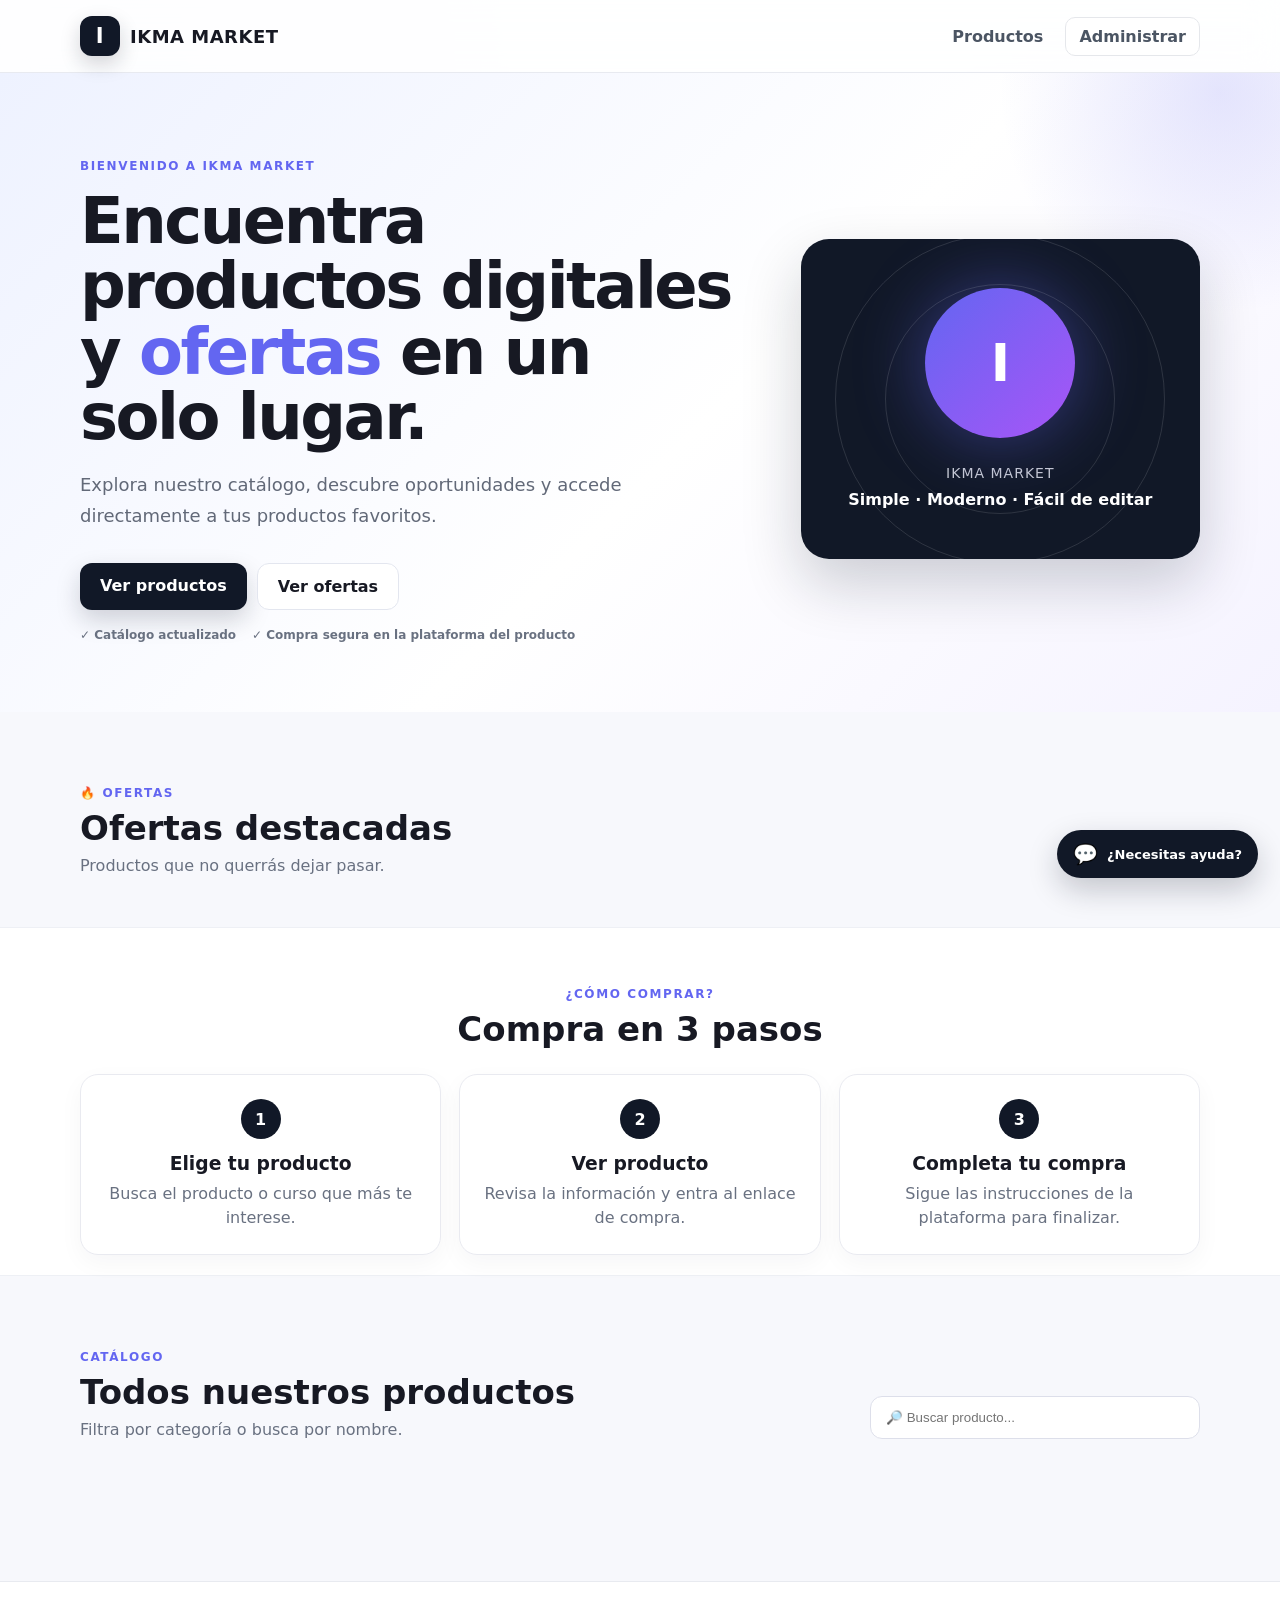
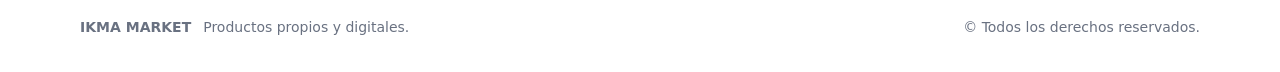
==== commit 8066c55a: "Corregir buscador y eliminar renderizador duplicado" ====
--- a/index.html
+++ b/index.html
@@ -1,4 +1,4 @@
-<!doctype html><html lang="es"><head><meta charset="utf-8"><meta name="viewport" content="width=device-width,initial-scale=1"><meta name="description" content="IKMA Market - productos digitales, productos propios y ofertas."><meta name="theme-color" content="#111827"><title>IKMA Market | Productos y ofertas</title><link rel="stylesheet" href="styles.css?v=14"></head><body>
+<!doctype html><html lang="es"><head><meta charset="utf-8"><meta name="viewport" content="width=device-width,initial-scale=1"><meta name="description" content="IKMA Market - productos digitales, productos propios y ofertas."><meta name="theme-color" content="#111827"><title>IKMA Market | Productos y ofertas</title><link rel="stylesheet" href="styles.css?v=99"></head><body>
 <header class="site-header"><div class="container nav"><a class="brand" href="#" aria-label="IKMA Market inicio"><span class="brand-mark">I</span><span>IKMA <b>MARKET</b></span></a><nav class="nav-actions"><a class="nav-link" href="#productos">Productos</a><a class="nav-link admin-link" href="admin.html">Administrar</a></nav></div></header>
 <main><section class="hero"><div class="container hero-grid"><div class="hero-copy reveal"><span class="eyebrow">BIENVENIDO A IKMA MARKET</span><h1>Encuentra productos digitales y <span>ofertas</span> en un solo lugar.</h1><p>Explora nuestro catálogo, descubre oportunidades y accede directamente a tus productos favoritos.</p><div class="hero-actions"><a class="btn btn-primary" href="#productos">Ver productos</a><a class="btn btn-ghost" href="#ofertas">Ver ofertas</a></div><div class="hero-points"><span>✓ Catálogo actualizado</span><span>✓ Compra segura en la plataforma del producto</span></div></div><div class="hero-card reveal delay-1"><div class="hero-orb"><span>I</span></div><p>IKMA MARKET</p><strong>Simple · Moderno · Fácil de editar</strong><div class="orb-ring ring-1"></div><div class="orb-ring ring-2"></div></div></div></section>
 <section id="ofertas" class="catalog container offers-section"><div class="section-head"><div><span class="eyebrow">🔥 OFERTAS</span><h2>Ofertas destacadas</h2><p class="section-subtitle">Productos que no querrás dejar pasar.</p></div></div><div id="offers" class="product-grid"></div><div id="noOffers" class="empty hidden">Pronto tendremos nuevas ofertas.</div></section>
@@ -6,29 +6,5 @@
 <section id="productos" class="catalog container"><div class="section-head catalog-head"><div><span class="eyebrow">CATÁLOGO</span><h2>Todos nuestros productos</h2><p class="section-subtitle">Filtra por categoría o busca por nombre.</p></div><div class="search-wrap"><input id="search" class="search" type="search" placeholder="🔎 Buscar producto..." autocomplete="off"><button id="clearSearch" class="clear-search" type="button" aria-label="Limpiar búsqueda" hidden>×</button></div></div><div id="categories" class="filters"></div><div id="catalogStatus" class="catalog-status" hidden></div><div id="products" class="product-grid"></div><div id="empty" class="empty hidden">No encontramos productos con esa búsqueda.</div></section></main>
 <a class="whatsapp-float" href="https://wa.me/51983484372?text=Hola%20IKMA%20Market%2C%20quisiera%20informaci%C3%B3n%20sobre%20un%20producto." target="_blank" rel="noopener noreferrer" aria-label="Contactar por WhatsApp"><span>💬</span><b>¿Necesitas ayuda?</b></a><button id="backTop" class="back-top" type="button" aria-label="Volver arriba">↑</button>
 <footer><div class="container footer-inner"><div><strong>IKMA MARKET</strong><span>Productos propios y digitales.</span></div><span>© <span id="year"></span> Todos los derechos reservados.</span></div></footer>
-<script src="supabase-config.js?v=6"></script><script src="script.js?v=18"></script>
-<script>
-(function(){
-  const status=document.getElementById("catalogStatus"), grid=document.getElementById("products");
-  if(!status||!grid)return;
-  status.hidden=false;
-  status.className="catalog-status loading";
-  status.textContent="Conectando con el catálogo…";
-  const esc=v=>String(v??"").replace(/[&<>"']/g,m=>({"&":"&amp;","<":"&lt;",">":"&gt;","\"":"&quot;","'":"&#39;"}[m]));
-  const money=(v,c)=>{const n=Number(v);return Number.isFinite(n)?new Intl.NumberFormat("es-PE",{style:"currency",currency:(c||"PEN").toUpperCase()}).format(n):esc(v)};
-  fetch("https://yorypkcwamybtbqrlnjw.supabase.co/rest/v1/products?select=*",{
-    headers:{apikey:"sb_publishable_1NDqVhjyH_g-09p7mXfrXw_QI0DaQMu",Authorization:"Bearer sb_publishable_1NDqVhjyH_g-09p7mXfrXw_QI0DaQMu",Accept:"application/json"}
-  }).then(async r=>{
-    const t=await r.text(); if(!r.ok) throw new Error("HTTP "+r.status+" "+t);
-    const rows=JSON.parse(t); const active=rows.filter(p=>p.active===true||p.active==="true"||p.active===1);
-    const list=active.length?active:rows;
-    if(!list.length){status.className="catalog-status warning";status.textContent="La tabla products está vacía.";return}
-    grid.innerHTML=list.map(p=>'<article class="product">'+(p.image_url?'<div class="product-media"><img src="'+esc(p.image_url)+'" alt="'+esc(p.title||"Producto")+'" loading="lazy"></div>':'<div class="product-media product-placeholder"><span>I</span></div>')+'<div class="product-body"><div class="product-top"><span class="product-category">'+esc(p.category||"General")+'</span>'+(p.badge?'<span class="badge">'+esc(p.badge)+'</span>':'')+'</div><h3>'+esc(p.title||"Producto")+'</h3><p>'+esc(p.description||"")+'</p><div class="product-bottom"><strong>'+money(p.price,p.currency)+'</strong>'+(p.link&&p.link!="#"?'<a class="btn btn-primary" href="'+esc(p.link)+'" target="_blank" rel="noopener noreferrer">Ver producto</a>':'')+'</div></div></article>').join("");
-    status.className="catalog-status success";
-    status.textContent="✓ "+list.length+" productos cargados correctamente.";
-  }).catch(e=>{
-    status.className="catalog-status error";
-    status.textContent="Error conectando al catálogo: "+e.message;
-  });
-})();
-</script></body></html>+<script src="supabase-config.js?v=6"></script><script src="script.js?v=19"></script>
+</body></html>
--- a/styles.css
+++ b/styles.css
@@ -1 +1,29 @@
-*{box-sizing:border-box}html{scroll-behavior:smooth}body{margin:0;font-family:Inter,system-ui,-apple-system,BlinkMacSystemFont,"Segoe UI",sans-serif;background:#f7f8fc;color:#171923}body:before{content:"";position:fixed;inset:0;pointer-events:none;background:radial-gradient(circle at 10% 10%,rgba(99,102,241,.06),transparent 28%),radial-gradient(circle at 90% 40%,rgba(168,85,247,.05),transparent 28%);z-index:-1}a{text-decoration:none;color:inherit}.container{width:min(1120px,92%);margin:auto}.site-header{position:sticky;top:0;z-index:50;background:rgba(255,255,255,.88);backdrop-filter:blur(16px);border-bottom:1px solid #e8eaf0}.nav{height:72px;display:flex;align-items:center;justify-content:space-between}.brand{display:flex;align-items:center;gap:10px;font-size:18px;letter-spacing:.5px;font-weight:700}.brand b{font-weight:900}.brand-mark{position:relative;width:40px;height:40px;border-radius:12px;display:grid;place-items:center;background:#111827;color:#fff;font-weight:900;font-size:21px;overflow:hidden;box-shadow:0 8px 20px rgba(17,24,39,.18)}.brand-mark:after{content:"";position:absolute;inset:-60%;background:linear-gradient(110deg,transparent 35%,rgba(255,255,255,.35),transparent 65%);transform:translateX(-55%) rotate(12deg);animation:shine 4.5s ease-in-out infinite}.nav-actions{display:flex;gap:22px;align-items:center}.nav-link{font-weight:750;color:#4b5563;transition:.2s}.nav-link:hover{color:#6366f1}.admin-link{padding:9px 13px;border:1px solid #e5e7eb;border-radius:10px;background:#fff}.hero{position:relative;overflow:hidden;padding:82px 0 70px;background:linear-gradient(135deg,#eef2ff,#fff 55%,#f5f3ff)}.hero:after{content:"";position:absolute;width:480px;height:480px;border-radius:50%;right:-180px;top:-220px;background:radial-gradient(circle,rgba(99,102,241,.16),transparent 65%)}.hero-grid{position:relative;z-index:1;display:grid;grid-template-columns:1.25fr .75fr;gap:55px;align-items:center}.eyebrow{font-size:12px;letter-spacing:1.6px;font-weight:850;color:#6366f1}.hero h1{font-size:clamp(38px,5vw,66px);line-height:1.02;margin:15px 0 20px;letter-spacing:-2.5px}.hero h1 span{color:#6366f1}.hero p{font-size:18px;line-height:1.7;color:#626978;max-width:650px}.hero-actions{display:flex;gap:10px;flex-wrap:wrap}.btn{display:inline-flex;padding:13px 20px;border-radius:12px;font-weight:800;margin-top:14px;transition:.2s}.btn-primary{background:#111827;color:#fff;box-shadow:0 10px 25px rgba(17,24,39,.18)}.btn-primary:hover,.btn-ghost:hover{transform:translateY(-2px)}.btn-ghost{background:#fff;border:1px solid #e3e6ef}.hero-points{display:flex;gap:16px;flex-wrap:wrap;margin-top:18px;color:#697181;font-size:12px;font-weight:700}.hero-card{position:relative;min-height:320px;border-radius:28px;background:#111827;color:white;display:flex;flex-direction:column;justify-content:center;align-items:center;overflow:hidden;box-shadow:0 25px 60px rgba(17,24,39,.2)}.hero-orb{position:relative;width:150px;height:150px;border-radius:50%;display:grid;place-items:center;background:linear-gradient(135deg,#6366f1,#a855f7);font-size:52px;font-weight:900;box-shadow:0 0 70px rgba(99,102,241,.45);animation:float 4s ease-in-out infinite}.hero-orb span{position:relative;z-index:2}.orb-ring{position:absolute;border:1px solid rgba(255,255,255,.12);border-radius:50%;animation:pulseRing 4s ease-out infinite}.ring-1{width:230px;height:230px}.ring-2{width:330px;height:330px;animation-delay:1.2s}.hero-card p{color:#c7cad3;margin:24px 0 4px;font-size:14px;letter-spacing:1px}.hero-card strong{font-size:16px}.catalog{padding:70px 0 90px}.offers-section{padding-bottom:28px}.section-subtitle{color:#697181;margin:8px 0 0}.offer-card{border:2px solid #fbbf24;position:relative}.offer-card:before{content:"OFERTA";position:absolute;top:12px;left:12px;z-index:4;background:#ef4444;color:#fff;padding:6px 9px;border-radius:8px;font-size:10px;font-weight:900;letter-spacing:.8px}.section-head{display:flex;align-items:end;justify-content:space-between;gap:20px;margin-bottom:24px}.section-head h2{font-size:34px;margin:7px 0 0}.search-wrap{position:relative;width:min(330px,100%)}.search{width:100%;padding:13px 40px 13px 15px;border:1px solid #dddfea;border-radius:12px;background:white;outline:none;transition:.2s}.search:focus{border-color:#6366f1;box-shadow:0 0 0 4px rgba(99,102,241,.08)}.clear-search{position:absolute;right:7px;top:50%;transform:translateY(-50%);border:0;background:#eef0f5;width:27px;height:27px;border-radius:50%;font-size:20px;line-height:20px;cursor:pointer;color:#555}.filters{display:flex;gap:9px;flex-wrap:wrap;margin-bottom:28px}.filter{border:1px solid #dfe2ea;background:white;padding:9px 14px;border-radius:999px;cursor:pointer;font-weight:700;color:#555d6d;transition:.2s}.filter:hover{border-color:#a5b4fc;transform:translateY(-1px)}.filter.active{background:#111827;color:#fff;border-color:#111827}.product-grid{display:grid;grid-template-columns:repeat(3,1fr);gap:22px}.product{background:#fff;border:1px solid #e7e9ef;border-radius:16px;overflow:hidden;box-shadow:0 5px 18px rgba(16,24,40,.055);transition:transform .22s,box-shadow .22s;display:flex;flex-direction:column;min-height:0;animation:cardIn .4s ease both}.product:hover{transform:translateY(-4px);box-shadow:0 14px 30px rgba(16,24,40,.11)}.product-media{height:180px;min-height:180px;width:100%;background:#f5f6f8;display:grid;place-items:center;overflow:hidden}.product-media img{width:100%;height:100%;display:block;object-fit:contain;padding:12px;transition:transform .35s}.product:hover .product-media img{transform:scale(1.035)}.product-placeholder{color:#111827;font-size:30px;font-weight:900}.product-body{padding:14px 15px 15px;background:#fff;display:flex;flex-direction:column;min-width:0;border-top:1px solid #eef0f5;min-height:165px}.badge{display:inline-block;width:max-content;max-width:100%;font-size:10px;font-weight:900;letter-spacing:1px;color:#2563eb;background:#eff6ff;padding:6px 9px;border-radius:7px;white-space:nowrap;overflow:hidden;text-overflow:ellipsis}.product h3{margin:8px 0 5px;font-size:17px;line-height:1.3;color:#111827;overflow-wrap:anywhere;display:-webkit-box;-webkit-line-clamp:2;-webkit-box-orient:vertical;overflow:hidden}.product p{color:#697181;line-height:1.4;font-size:13px;margin:0;display:-webkit-box;-webkit-line-clamp:2;-webkit-box-orient:vertical;overflow:hidden;overflow-wrap:anywhere}.product-bottom{display:flex;flex-direction:row;align-items:center;justify-content:space-between;gap:10px;margin-top:auto;padding-top:11px}.price-line{display:flex;align-items:center;gap:8px;flex-wrap:wrap}.price{font-size:20px;font-weight:900;color:#ef4444;white-space:nowrap}.old-price{font-size:13px;color:#8b93a3;text-decoration:line-through}.discount{font-size:10px;font-weight:900;color:#fff;background:#ef4444;padding:5px 7px;border-radius:7px;white-space:nowrap}.buy{padding:10px 12px;border-radius:10px;background:#fbbf24;color:#111827;font-weight:900;text-align:center;white-space:nowrap;box-shadow:0 6px 14px rgba(251,191,36,.22);transition:.2s}.buy:hover{background:#f59e0b;transform:translateY(-1px)}.empty{text-align:center;padding:50px;color:#697181}.hidden{display:none}.howto{padding:55px 0 20px;background:#fff;border-top:1px solid #eef0f5;border-bottom:1px solid #eef0f5}.howto-head{text-align:center;margin-bottom:25px}.howto-head h2{font-size:34px;margin:7px 0}.steps{display:grid;grid-template-columns:repeat(3,1fr);gap:18px}.step{background:#fff;border:1px solid #e9eaf0;border-radius:18px;padding:24px;text-align:center;box-shadow:0 8px 25px rgba(16,24,40,.04);transition:.2s}.step:hover{transform:translateY(-4px)}.step>span{display:grid;place-items:center;width:40px;height:40px;margin:0 auto 14px;border-radius:50%;background:#111827;color:#fff;font-weight:900}.step h3{margin:8px 0}.step p{margin:0;color:#697181;line-height:1.5}.whatsapp-float{position:fixed;right:22px;bottom:22px;z-index:45;display:flex;align-items:center;gap:9px;background:#111827;color:#fff;padding:12px 16px;border-radius:999px;box-shadow:0 12px 30px rgba(17,24,39,.22);font-size:13px;transition:.2s}.whatsapp-float:hover{transform:translateY(-3px)}.whatsapp-float span{font-size:20px}.back-top{position:fixed;right:22px;bottom:85px;z-index:44;width:42px;height:42px;border:1px solid #e1e4ec;background:#fff;border-radius:50%;font-size:20px;cursor:pointer;box-shadow:0 10px 25px rgba(16,24,40,.12);opacity:0;pointer-events:none;transform:translateY(10px);transition:.2s}.back-top.visible{opacity:1;pointer-events:auto;transform:none}footer{border-top:1px solid #e8eaf0;background:#fff}.footer-inner{min-height:90px;display:flex;align-items:center;justify-content:space-between;color:#697181;font-size:14px}.footer-inner div{display:flex;gap:12px;align-items:center}.reveal{animation:reveal .65s ease both}.delay-1{animation-delay:.12s}.delay-2{animation-delay:.24s}@keyframes shine{0%,55%{transform:translateX(-70%) rotate(12deg)}75%,100%{transform:translateX(70%) rotate(12deg)}}@keyframes float{0%,100%{transform:translateY(0)}50%{transform:translateY(-10px)}}@keyframes pulseRing{0%{transform:scale(.7);opacity:0}35%{opacity:1}100%{transform:scale(1.15);opacity:0}}@keyframes cardIn{from{opacity:0;transform:translateY(10px)}to{opacity:1;transform:none}}@keyframes reveal{from{opacity:0;transform:translateY(18px)}to{opacity:1;transform:none}}@media(max-width:900px){.product-grid{grid-template-columns:1fr 1fr}.product-img{height:165px;min-height:165px}}@media(max-width:800px){.hero-grid{grid-template-columns:1fr}.hero-card{display:none}.section-head{align-items:stretch;flex-direction:column}.search-wrap{width:100%}}@media(max-width:650px){body{overflow-x:hidden}.container{width:94%}.nav{height:62px}.brand{font-size:16px}.brand-mark{width:34px;height:34px}.nav-actions{gap:9px}.nav-link{font-size:13px}.hero{padding:45px 0 40px}.hero h1{font-size:38px;line-height:1.04;margin:12px 0 16px}.hero p{font-size:15px;line-height:1.55}.hero-actions{display:grid;grid-template-columns:1fr 1fr}.hero-actions .btn{justify-content:center}.hero-points{display:none}.catalog{padding:45px 0 55px}.section-head h2{font-size:28px}.section-subtitle{font-size:14px}.filters{gap:7px;overflow-x:auto;flex-wrap:nowrap;padding-bottom:5px;margin-bottom:22px}.filter{flex:0 0 auto;padding:8px 12px;font-size:13px}.product-grid{grid-template-columns:1fr;gap:16px}.product{display:flex;flex-direction:column;min-height:0;width:100%;border-radius:16px}.product-media{height:200px;min-height:200px}.product-img{height:180px;min-height:180px;width:100%;background:#f5f6f8;display:grid;place-items:center;overflow:hidden}.product-body{padding:15px;min-height:0}.product-img{height:180px;min-height:180px;width:100%;background:#f5f6f8;display:grid;place-items:center;overflow:hidden}.product-body{display:flex;padding:16px;border-left:0;border-top:1px solid #eef0f5}.product h3{margin:8px 0 5px;font-size:17px;line-height:1.3;color:#111827;overflow-wrap:anywhere;display:-webkit-box;-webkit-line-clamp:2;-webkit-box-orient:vertical;overflow:hidden}.product p{color:#697181;line-height:1.4;font-size:13px;margin:0;display:-webkit-box;-webkit-line-clamp:2;-webkit-box-orient:vertical;overflow:hidden;overflow-wrap:anywhere}.product-bottom{display:flex;flex-direction:row;align-items:center;justify-content:space-between;gap:10px;margin-top:auto;padding-top:11px}.buy{flex:1}.steps{grid-template-columns:1fr}.step{padding:20px}.whatsapp-float{right:14px;bottom:14px}.whatsapp-float b{display:none}.back-top{right:14px;bottom:68px}.footer-inner{padding:18px 0;display:flex;flex-direction:column;gap:8px;text-align:center}.footer-inner div{flex-direction:column;gap:4px}}@media(max-width:430px){.hero h1{font-size:34px}.hero-actions{grid-template-columns:1fr}.product-img{height:180px;min-height:180px}.product-body{padding:14px}.product-bottom{display:flex;flex-direction:row;align-items:center;justify-content:space-between;gap:10px;margin-top:auto;padding-top:11px}.buy{width:100%}.price{font-size:20px}}@media(prefers-reduced-motion:reduce){*,*:before,*:after{scroll-behavior:auto!important;animation-duration:.01ms!important;transition-duration:.01ms!important}}+*{box-sizing:border-box}html{scroll-behavior:smooth}body{margin:0;font-family:Inter,system-ui,-apple-system,BlinkMacSystemFont,"Segoe UI",sans-serif;background:#f7f8fc;color:#171923}body:before{content:"";position:fixed;inset:0;pointer-events:none;background:radial-gradient(circle at 10% 10%,rgba(99,102,241,.06),transparent 28%),radial-gradient(circle at 90% 40%,rgba(168,85,247,.05),transparent 28%);z-index:-1}a{text-decoration:none;color:inherit}.container{width:min(1120px,92%);margin:auto}.site-header{position:sticky;top:0;z-index:50;background:rgba(255,255,255,.88);backdrop-filter:blur(16px);border-bottom:1px solid #e8eaf0}.nav{height:72px;display:flex;align-items:center;justify-content:space-between}.brand{display:flex;align-items:center;gap:10px;font-size:18px;letter-spacing:.5px;font-weight:700}.brand b{font-weight:900}.brand-mark{position:relative;width:40px;height:40px;border-radius:12px;display:grid;place-items:center;background:#111827;color:#fff;font-weight:900;font-size:21px;overflow:hidden;box-shadow:0 8px 20px rgba(17,24,39,.18)}.brand-mark:after{content:"";position:absolute;inset:-60%;background:linear-gradient(110deg,transparent 35%,rgba(255,255,255,.35),transparent 65%);transform:translateX(-55%) rotate(12deg);animation:shine 4.5s ease-in-out infinite}.nav-actions{display:flex;gap:22px;align-items:center}.nav-link{font-weight:750;color:#4b5563;transition:.2s}.nav-link:hover{color:#6366f1}.admin-link{padding:9px 13px;border:1px solid #e5e7eb;border-radius:10px;background:#fff}.hero{position:relative;overflow:hidden;padding:82px 0 70px;background:linear-gradient(135deg,#eef2ff,#fff 55%,#f5f3ff)}.hero:after{content:"";position:absolute;width:480px;height:480px;border-radius:50%;right:-180px;top:-220px;background:radial-gradient(circle,rgba(99,102,241,.16),transparent 65%)}.hero-grid{position:relative;z-index:1;display:grid;grid-template-columns:1.25fr .75fr;gap:55px;align-items:center}.eyebrow{font-size:12px;letter-spacing:1.6px;font-weight:850;color:#6366f1}.hero h1{font-size:clamp(38px,5vw,66px);line-height:1.02;margin:15px 0 20px;letter-spacing:-2.5px}.hero h1 span{color:#6366f1}.hero p{font-size:18px;line-height:1.7;color:#626978;max-width:650px}.hero-actions{display:flex;gap:10px;flex-wrap:wrap}.btn{display:inline-flex;padding:13px 20px;border-radius:12px;font-weight:800;margin-top:14px;transition:.2s}.btn-primary{background:#111827;color:#fff;box-shadow:0 10px 25px rgba(17,24,39,.18)}.btn-primary:hover,.btn-ghost:hover{transform:translateY(-2px)}.btn-ghost{background:#fff;border:1px solid #e3e6ef}.hero-points{display:flex;gap:16px;flex-wrap:wrap;margin-top:18px;color:#697181;font-size:12px;font-weight:700}.hero-card{position:relative;min-height:320px;border-radius:28px;background:#111827;color:white;display:flex;flex-direction:column;justify-content:center;align-items:center;overflow:hidden;box-shadow:0 25px 60px rgba(17,24,39,.2)}.hero-orb{position:relative;width:150px;height:150px;border-radius:50%;display:grid;place-items:center;background:linear-gradient(135deg,#6366f1,#a855f7);font-size:52px;font-weight:900;box-shadow:0 0 70px rgba(99,102,241,.45);animation:float 4s ease-in-out infinite}.hero-orb span{position:relative;z-index:2}.orb-ring{position:absolute;border:1px solid rgba(255,255,255,.12);border-radius:50%;animation:pulseRing 4s ease-out infinite}.ring-1{width:230px;height:230px}.ring-2{width:330px;height:330px;animation-delay:1.2s}.hero-card p{color:#c7cad3;margin:24px 0 4px;font-size:14px;letter-spacing:1px}.hero-card strong{font-size:16px}.catalog{padding:70px 0 90px}.offers-section{padding-bottom:28px}.section-subtitle{color:#697181;margin:8px 0 0}.offer-card{border:2px solid #fbbf24;position:relative}.offer-card:before{content:"OFERTA";position:absolute;top:12px;left:12px;z-index:4;background:#ef4444;color:#fff;padding:6px 9px;border-radius:8px;font-size:10px;font-weight:900;letter-spacing:.8px}.section-head{display:flex;align-items:end;justify-content:space-between;gap:20px;margin-bottom:24px}.section-head h2{font-size:34px;margin:7px 0 0}.search-wrap{position:relative;width:min(330px,100%)}.search{width:100%;padding:13px 40px 13px 15px;border:1px solid #dddfea;border-radius:12px;background:white;outline:none;transition:.2s}.search:focus{border-color:#6366f1;box-shadow:0 0 0 4px rgba(99,102,241,.08)}.clear-search{position:absolute;right:7px;top:50%;transform:translateY(-50%);border:0;background:#eef0f5;width:27px;height:27px;border-radius:50%;font-size:20px;line-height:20px;cursor:pointer;color:#555}.filters{display:flex;gap:9px;flex-wrap:wrap;margin-bottom:28px}.filter{border:1px solid #dfe2ea;background:white;padding:9px 14px;border-radius:999px;cursor:pointer;font-weight:700;color:#555d6d;transition:.2s}.filter:hover{border-color:#a5b4fc;transform:translateY(-1px)}.filter.active{background:#111827;color:#fff;border-color:#111827}.product-grid{display:grid;grid-template-columns:repeat(3,1fr);gap:22px}.product{background:#fff;border:1px solid #e9eaf0;border-radius:20px;overflow:hidden;box-shadow:0 8px 25px rgba(16,24,40,.05);transition:transform .25s,box-shadow .25s;display:grid;grid-template-columns:145px minmax(0,1fr);min-height:235px;animation:cardIn .45s ease both}.product:hover{transform:translateY(-5px);box-shadow:0 18px 40px rgba(16,24,40,.12)}.product-img{height:100%;min-height:235px;background:linear-gradient(135deg,#111827,#6366f1);display:grid;place-items:center;color:#fff;font-size:28px;font-weight:900;overflow:hidden}.product-img img{width:100%;height:100%;display:block;object-fit:cover;transition:transform .4s}.product:hover .product-img img{transform:scale(1.04)}.product-body{padding:18px;background:#fff;display:flex;flex-direction:column;min-width:0;border-left:1px solid #eef0f5}.badge{display:inline-block;width:max-content;max-width:100%;font-size:10px;font-weight:900;letter-spacing:1px;color:#2563eb;background:#eff6ff;padding:6px 9px;border-radius:7px;white-space:nowrap;overflow:hidden;text-overflow:ellipsis}.product h3{margin:10px 0 7px;font-size:18px;line-height:1.3;color:#111827;overflow-wrap:anywhere;display:-webkit-box;-webkit-line-clamp:2;-webkit-box-orient:vertical;overflow:hidden}.product p{color:#697181;line-height:1.5;margin:0;display:-webkit-box;-webkit-line-clamp:3;-webkit-box-orient:vertical;overflow:hidden;overflow-wrap:anywhere}.product-bottom{display:flex;flex-direction:column;align-items:stretch;gap:10px;margin-top:auto;padding-top:14px}.price-line{display:flex;align-items:center;gap:8px;flex-wrap:wrap}.price{font-size:20px;font-weight:900;color:#ef4444;white-space:nowrap}.old-price{font-size:13px;color:#8b93a3;text-decoration:line-through}.discount{font-size:10px;font-weight:900;color:#fff;background:#ef4444;padding:5px 7px;border-radius:7px;white-space:nowrap}.buy{padding:10px 12px;border-radius:10px;background:#fbbf24;color:#111827;font-weight:900;text-align:center;white-space:nowrap;box-shadow:0 6px 14px rgba(251,191,36,.22);transition:.2s}.buy:hover{background:#f59e0b;transform:translateY(-1px)}.empty{text-align:center;padding:50px;color:#697181}.hidden{display:none}.howto{padding:55px 0 20px;background:#fff;border-top:1px solid #eef0f5;border-bottom:1px solid #eef0f5}.howto-head{text-align:center;margin-bottom:25px}.howto-head h2{font-size:34px;margin:7px 0}.steps{display:grid;grid-template-columns:repeat(3,1fr);gap:18px}.step{background:#fff;border:1px solid #e9eaf0;border-radius:18px;padding:24px;text-align:center;box-shadow:0 8px 25px rgba(16,24,40,.04);transition:.2s}.step:hover{transform:translateY(-4px)}.step>span{display:grid;place-items:center;width:40px;height:40px;margin:0 auto 14px;border-radius:50%;background:#111827;color:#fff;font-weight:900}.step h3{margin:8px 0}.step p{margin:0;color:#697181;line-height:1.5}.whatsapp-float{position:fixed;right:22px;bottom:22px;z-index:45;display:flex;align-items:center;gap:9px;background:#111827;color:#fff;padding:12px 16px;border-radius:999px;box-shadow:0 12px 30px rgba(17,24,39,.22);font-size:13px;transition:.2s}.whatsapp-float:hover{transform:translateY(-3px)}.whatsapp-float span{font-size:20px}.back-top{position:fixed;right:22px;bottom:85px;z-index:44;width:42px;height:42px;border:1px solid #e1e4ec;background:#fff;border-radius:50%;font-size:20px;cursor:pointer;box-shadow:0 10px 25px rgba(16,24,40,.12);opacity:0;pointer-events:none;transform:translateY(10px);transition:.2s}.back-top.visible{opacity:1;pointer-events:auto;transform:none}footer{border-top:1px solid #e8eaf0;background:#fff}.footer-inner{min-height:90px;display:flex;align-items:center;justify-content:space-between;color:#697181;font-size:14px}.footer-inner div{display:flex;gap:12px;align-items:center}.reveal{animation:reveal .65s ease both}.delay-1{animation-delay:.12s}.delay-2{animation-delay:.24s}@keyframes shine{0%,55%{transform:translateX(-70%) rotate(12deg)}75%,100%{transform:translateX(70%) rotate(12deg)}}@keyframes float{0%,100%{transform:translateY(0)}50%{transform:translateY(-10px)}}@keyframes pulseRing{0%{transform:scale(.7);opacity:0}35%{opacity:1}100%{transform:scale(1.15);opacity:0}}@keyframes cardIn{from{opacity:0;transform:translateY(10px)}to{opacity:1;transform:none}}@keyframes reveal{from{opacity:0;transform:translateY(18px)}to{opacity:1;transform:none}}@media(max-width:900px){.product-grid{grid-template-columns:1fr 1fr}}@media(max-width:800px){.hero-grid{grid-template-columns:1fr}.hero-card{display:none}.section-head{align-items:stretch;flex-direction:column}.search-wrap{width:100%}}@media(max-width:650px){body{overflow-x:hidden}.container{width:94%}.nav{height:62px}.brand{font-size:16px}.brand-mark{width:34px;height:34px}.nav-actions{gap:9px}.nav-link{font-size:13px}.hero{padding:45px 0 40px}.hero h1{font-size:38px;line-height:1.04;margin:12px 0 16px}.hero p{font-size:15px;line-height:1.55}.hero-actions{display:grid;grid-template-columns:1fr 1fr}.hero-actions .btn{justify-content:center}.hero-points{display:none}.catalog{padding:45px 0 55px}.section-head h2{font-size:28px}.section-subtitle{font-size:14px}.filters{gap:7px;overflow-x:auto;flex-wrap:nowrap;padding-bottom:5px;margin-bottom:22px}.filter{flex:0 0 auto;padding:8px 12px;font-size:13px}.product-grid{grid-template-columns:1fr;gap:16px}.product{display:flex;flex-direction:column;min-height:0;width:100%;border-radius:16px}.product-img{height:190px;min-height:190px;width:100%;flex-shrink:0}.product-body{display:flex;padding:16px;border-left:0;border-top:1px solid #eef0f5}.product h3{font-size:19px}.product p{font-size:14px}.product-bottom{flex-direction:row;align-items:center;gap:12px}.buy{flex:1}.steps{grid-template-columns:1fr}.step{padding:20px}.whatsapp-float{right:14px;bottom:14px}.whatsapp-float b{display:none}.back-top{right:14px;bottom:68px}.footer-inner{padding:18px 0;display:flex;flex-direction:column;gap:8px;text-align:center}.footer-inner div{flex-direction:column;gap:4px}}@media(max-width:430px){.hero h1{font-size:34px}.hero-actions{grid-template-columns:1fr}.product-img{height:200px;min-height:200px}.product-body{padding:15px}.product-bottom{flex-direction:column;align-items:stretch}.buy{width:100%}.price{font-size:20px}}@media(prefers-reduced-motion:reduce){*,*:before,*:after{scroll-behavior:auto!important;animation-duration:.01ms!important;transition-duration:.01ms!important}}
+/* IKMA: tarjetas verticales compactas */
+.product{display:flex!important;flex-direction:column!important;min-height:0!important;height:auto!important;grid-template-columns:none!important}
+.product-img,.product-media{width:100%!important;height:190px!important;min-height:190px!important;flex-shrink:0!important;border:0!important}
+.product-img img,.product-media img{width:100%!important;height:100%!important;object-fit:contain!important;background:#f8fafc!important}
+.product-body{padding:16px!important;border-left:0!important;border-top:1px solid #eef0f5!important;min-height:0!important}
+.product h3{font-size:17px!important;margin:9px 0 6px!important;-webkit-line-clamp:2!important}
+.product p{font-size:13px!important;line-height:1.45!important;-webkit-line-clamp:2!important;margin:0!important}
+.product-bottom{flex-direction:row!important;align-items:center!important;gap:10px!important;padding-top:12px!important}
+.product-bottom .buy,.product-bottom .btn{margin-top:0!important;flex:1!important;padding:9px 10px!important}
+@media(max-width:650px){.product-grid{grid-template-columns:1fr 1fr!important;gap:14px!important}.product-img,.product-media{height:165px!important;min-height:165px!important}.product-body{padding:13px!important}.product h3{font-size:16px!important}.product p{font-size:12px!important}.product-bottom{flex-direction:column!important;align-items:stretch!important}.product-bottom .buy,.product-bottom .btn{width:100%!important}}
+@media(max-width:430px){.product-grid{grid-template-columns:1fr!important}.product-img,.product-media{height:185px!important;min-height:185px!important}}
+
+/* IKMA FINAL CARD RESET - v99 */
+.product-grid{grid-template-columns:repeat(4,minmax(0,1fr))!important;gap:18px!important;align-items:start!important}
+.product{display:flex!important;flex-direction:column!important;min-height:0!important;height:auto!important;width:100%!important;border-radius:16px!important;overflow:hidden!important}
+.product-img,.product-media{width:100%!important;height:165px!important;min-height:165px!important;flex:none!important;border:0!important;background:#f8fafc!important;display:grid!important;place-items:center!important}
+.product-img img,.product-media img{width:100%!important;height:100%!important;object-fit:contain!important;padding:10px!important;background:#f8fafc!important}
+.product-body{padding:13px 14px 14px!important;border:0!important;min-height:0!important;display:flex!important;flex-direction:column!important}
+.product-top{display:flex!important;align-items:center!important;gap:6px!important;margin-bottom:7px!important;min-height:22px!important}
+.product-category{font-size:10px!important;font-weight:800!important;color:#6366f1!important;background:#eef2ff!important;padding:5px 7px!important;border-radius:6px!important;white-space:nowrap!important;overflow:hidden!important;text-overflow:ellipsis!important}
+.product h3{font-size:16px!important;line-height:1.25!important;margin:4px 0 6px!important;-webkit-line-clamp:2!important}
+.product p{font-size:12px!important;line-height:1.4!important;margin:0!important;-webkit-line-clamp:2!important}
+.product-bottom{margin-top:12px!important;padding-top:0!important;display:flex!important;flex-direction:column!important;gap:8px!important;align-items:stretch!important}
+.price-line{min-height:25px!important}.price{font-size:18px!important}.product-bottom>strong{font-size:18px!important}
+.product-bottom .buy,.product-bottom .btn{width:100%!important;flex:none!important;margin:0!important;padding:9px 10px!important;font-size:12px!important}
+@media(max-width:1050px){.product-grid{grid-template-columns:repeat(3,minmax(0,1fr))!important}}
+@media(max-width:760px){.product-grid{grid-template-columns:repeat(2,minmax(0,1fr))!important;gap:14px!important}.product-img,.product-media{height:150px!important;min-height:150px!important}.product-body{padding:11px!important}.product h3{font-size:15px!important}.product p{font-size:11px!important}.product-bottom{margin-top:10px!important}.product-bottom .buy,.product-bottom .btn{font-size:11px!important;padding:8px!important}}
+@media(max-width:430px){.product-grid{grid-template-columns:1fr!important}.product-img,.product-media{height:180px!important;min-height:180px!important}.product-body{padding:13px!important}.product h3{font-size:16px!important}.product p{font-size:12px!important}}
